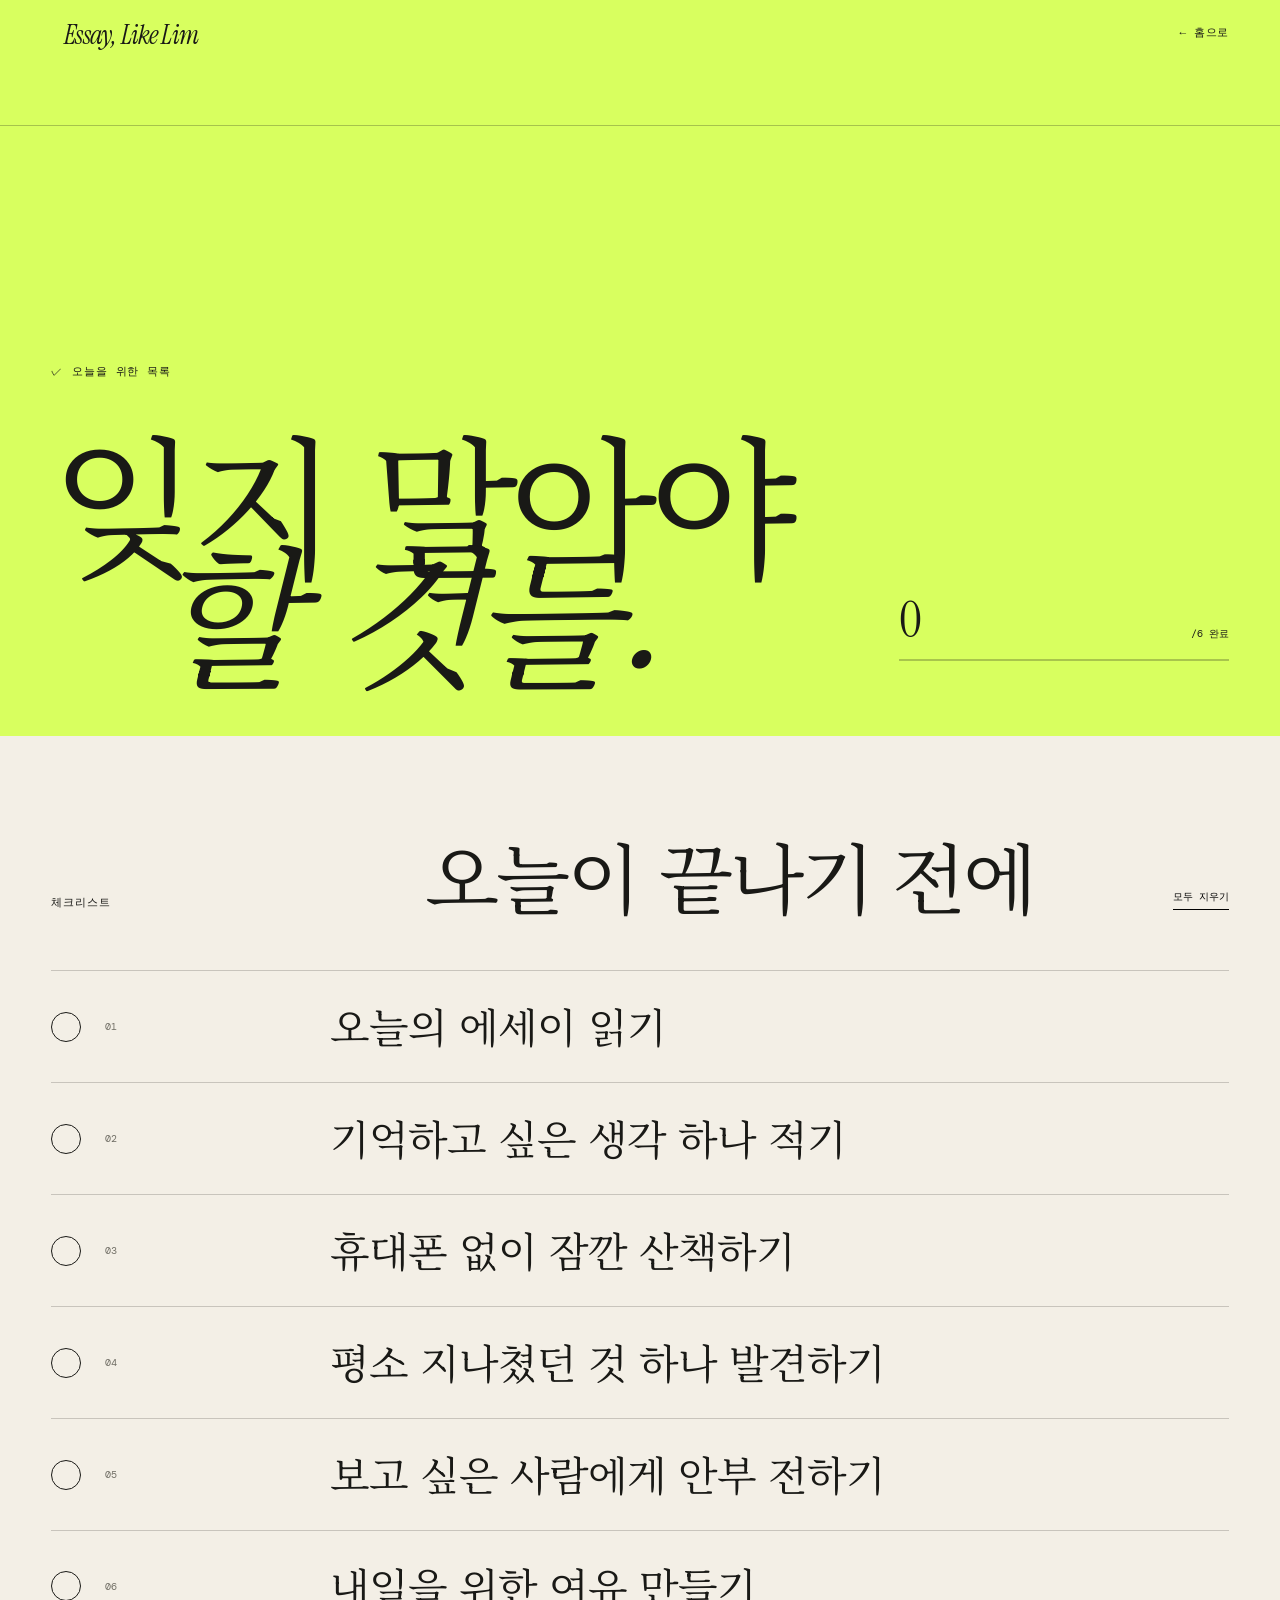
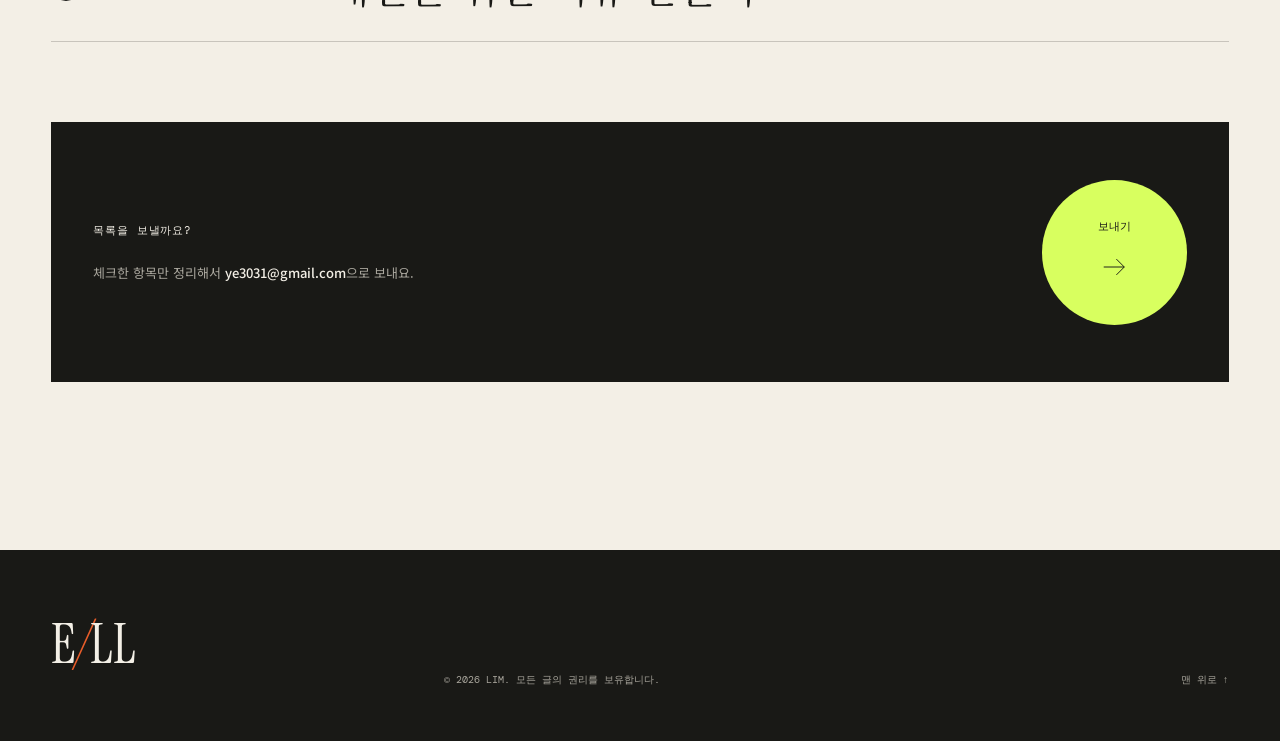
==== checklist.html @ 0e653472 "text" ====
<!doctype html>
<html lang="ko">
  <head>
    <meta charset="UTF-8" />
    <meta name="viewport" content="width=device-width, initial-scale=1.0" />
    <meta name="description" content="한국 고등학생을 위한 오늘의 작은 체크리스트." />
    <meta name="theme-color" content="#d8ff5f" />
    <!-- After deploying google-apps-script/Code.gs, paste its /exec URL below. -->
    <meta name="checklist-endpoint" content="https://script.google.com/macros/s/AKfycbxBjoKIJ-pPdxlNE2tQATqr1vb2YonKuxuMZXIgtwUTaUmaY-1kKdTYJpynMlEcMbyMOA/exec" />
    <title>오늘의 체크리스트 — Essay, Like Lim</title>
    <link rel="preconnect" href="https://fonts.googleapis.com" />
    <link rel="preconnect" href="https://fonts.gstatic.com" crossorigin />
    <link href="https://fonts.googleapis.com/css2?family=DM+Mono:wght@300;400&family=Instrument+Serif:ital@0;1&family=Manrope:wght@400;500;600&family=Noto+Sans+KR:wght@400;500;600&family=Noto+Serif+KR:wght@400;500&display=swap" rel="stylesheet" />
    <link rel="stylesheet" href="styles.css" />
    <link rel="stylesheet" href="checklist.css" />
    <script src="script.js" defer></script>
    <script src="checklist.js" defer></script>
  </head>
  <body class="checklist-page">
    <header class="site-header checklist-header">
      <a class="wordmark" href="index.html" aria-label="Essay, Like Lim — home">
        <span>Essay, Like Lim</span>
      </a>
      <a class="back-link" href="index.html">← 홈으로</a>
    </header>

    <main>
      <section class="checklist-intro">
        <div>
          <p class="page-kicker">오늘을 위한 목록</p>
          <h1>잊지 말아야<br /><em>할 것들.</em></h1>
        </div>
        <div class="progress-block" aria-live="polite">
          <div class="progress-count"><strong data-completed>0</strong><span>/<span data-total>6</span> 완료</span></div>
          <div class="progress-track" aria-hidden="true"><span data-progress></span></div>
        </div>
      </section>

      <section class="checklist-panel" aria-labelledby="list-title">
        <div class="list-heading">
          <p>체크리스트</p>
          <h2 id="list-title">오늘이 끝나기 전에</h2>
          <button type="button" class="clear-button" data-clear>모두 지우기</button>
        </div>

        <form class="checklist-form" data-checklist method="post" target="mail-response">
          <fieldset>
            <legend class="sr-only">완료할 항목</legend>

            <label class="check-item">
              <input type="checkbox" name="item" value="Read today’s essay" />
              <span class="custom-check" aria-hidden="true"></span>
              <span class="item-number">01</span>
              <span class="item-text">오늘의 에세이 읽기</span>
            </label>

            <label class="check-item">
              <input type="checkbox" name="item" value="Write down one idea worth keeping" />
              <span class="custom-check" aria-hidden="true"></span>
              <span class="item-number">02</span>
              <span class="item-text">기억하고 싶은 생각 하나 적기</span>
            </label>

            <label class="check-item">
              <input type="checkbox" name="item" value="Take a short walk without your phone" />
              <span class="custom-check" aria-hidden="true"></span>
              <span class="item-number">03</span>
              <span class="item-text">휴대폰 없이 잠깐 산책하기</span>
            </label>

            <label class="check-item">
              <input type="checkbox" name="item" value="Notice something usually overlooked" />
              <span class="custom-check" aria-hidden="true"></span>
              <span class="item-number">04</span>
              <span class="item-text">평소 지나쳤던 것 하나 발견하기</span>
            </label>

            <label class="check-item">
              <input type="checkbox" name="item" value="Send a note to someone you miss" />
              <span class="custom-check" aria-hidden="true"></span>
              <span class="item-number">05</span>
              <span class="item-text">보고 싶은 사람에게 안부 전하기</span>
            </label>

            <label class="check-item">
              <input type="checkbox" name="item" value="Make room for tomorrow" />
              <span class="custom-check" aria-hidden="true"></span>
              <span class="item-number">06</span>
              <span class="item-text">내일을 위한 여유 만들기</span>
            </label>
          </fieldset>

          <div class="send-area">
            <div>
              <p class="send-label">목록을 보낼까요?</p>
              <p class="send-note">체크한 항목만 정리해서 <strong>ye3031@gmail.com</strong>으로 보내요.</p>
            </div>
            <button type="submit" class="send-button">
              <span data-send-label>보내기</span>
              <svg viewBox="0 0 48 48" aria-hidden="true"><path d="M11 24h26M27 14l10 10-10 10" /></svg>
            </button>
          </div>
          <label class="form-trap" aria-hidden="true">
            이 입력란은 비워 두세요
            <input type="text" name="website" tabindex="-1" autocomplete="off" />
          </label>
          <p class="checklist-message" data-message role="status" aria-live="polite"></p>
        </form>
        <iframe class="mail-response" name="mail-response" title="이메일 전송 결과" data-mail-response></iframe>
      </section>
    </main>

    <footer class="site-footer">
      <div class="footer-mark">E<span>/</span>LL</div>
      <p>© <span data-year></span> Lim. 모든 글의 권리를 보유합니다.</p>
      <div class="footer-links"><a href="#top">맨 위로 ↑</a></div>
    </footer>
  </body>
</html>
---- styles.css ----
:root {
  --paper: #f3efe6;
  --ink: #191916;
  --muted: #6f6d64;
  --line: rgba(25, 25, 22, 0.2);
  --acid: #d8ff5f;
  --orange: #e85d2a;
  --serif: "Instrument Serif", Georgia, serif;
  --ko-serif: "Noto Serif KR", "Instrument Serif", Georgia, serif;
  --sans: "Noto Sans KR", "Manrope", Arial, sans-serif;
  --mono: "DM Mono", monospace;
}

* {
  box-sizing: border-box;
}

html {
  scroll-behavior: smooth;
}

body {
  margin: 0;
  background: var(--paper);
  color: var(--ink);
  font-family: var(--sans);
  font-size: 16px;
  line-height: 1.5;
  text-rendering: optimizeLegibility;
}

a {
  color: inherit;
  text-decoration: none;
}

button,
input {
  font: inherit;
}

.sr-only {
  position: absolute;
  width: 1px;
  height: 1px;
  padding: 0;
  margin: -1px;
  overflow: hidden;
  clip: rect(0, 0, 0, 0);
  white-space: nowrap;
  border: 0;
}

.site-header {
  position: relative;
  min-height: 126px;
  padding: 24px clamp(22px, 4vw, 64px);
  display: flex;
  align-items: flex-start;
  justify-content: space-between;
  border-bottom: 1px solid var(--line);
}

.wordmark {
  display: flex;
  flex-direction: column;
  font-family: var(--serif);
  font-size: 27px;
  line-height: 0.85;
  letter-spacing: -0.03em;
}

.wordmark span:last-child {
  font-style: italic;
  margin-left: 13px;
}

.site-nav {
  position: absolute;
  left: 50%;
  transform: translateX(-50%);
  display: flex;
  gap: 42px;
  font-family: var(--mono);
  font-size: 15px;
  font-weight: 400;
  text-transform: uppercase;
  letter-spacing: 0.04em;
  white-space: nowrap;
}

.site-nav a {
  position: relative;
  padding-bottom: 5px;
}

.site-nav a::after {
  content: "";
  position: absolute;
  left: 0;
  bottom: 0;
  width: 100%;
  height: 1px;
  background: currentColor;
  transform: scaleX(0);
  transform-origin: right;
  transition: transform 200ms ease;
}

.site-nav a:hover::after,
.site-nav a:focus-visible::after {
  transform: scaleX(1);
  transform-origin: left;
}

.menu-button {
  display: none;
}

.hero {
  min-height: calc(100vh - 126px);
  padding: clamp(34px, 5vw, 72px) clamp(22px, 4vw, 64px) 32px;
  display: grid;
  grid-template-rows: auto 1fr auto;
}

.hero-kicker,
.section-heading > p,
.newsletter-copy > p,
.about-label {
  font-family: var(--mono);
  font-size: 11px;
  text-transform: uppercase;
  letter-spacing: 0.09em;
}

.hero-kicker::before {
  content: "✳";
  color: var(--orange);
  margin-right: 9px;
}

.hero h1 {
  align-self: center;
  margin: 20px 0 56px;
  font-family: var(--ko-serif);
  font-size: clamp(67px, 11.4vw, 175px);
  font-weight: 400;
  line-height: 0.78;
  letter-spacing: -0.055em;
}

.hero h1 em {
  display: inline-block;
  margin-left: 8vw;
  font-weight: 400;
}

.hero-bottom {
  display: flex;
  align-items: flex-end;
  justify-content: space-between;
}

.hero-bottom p {
  max-width: 420px;
  margin: 0 0 5px;
  font-size: clamp(15px, 1.4vw, 19px);
  letter-spacing: -0.02em;
}

.round-link {
  width: 66px;
  height: 66px;
  display: grid;
  place-items: center;
  border: 1px solid var(--ink);
  border-radius: 50%;
  transition: background 180ms ease, transform 180ms ease;
}

.round-link:hover,
.round-link:focus-visible {
  background: var(--acid);
  transform: rotate(-8deg);
}

.round-link svg {
  width: 27px;
  fill: none;
  stroke: currentColor;
  stroke-width: 1.2;
}

.essays-section {
  padding: 110px clamp(22px, 4vw, 64px) 130px;
  background: var(--ink);
  color: var(--paper);
}

.section-heading {
  display: grid;
  grid-template-columns: 1fr 2fr auto;
  align-items: end;
  margin-bottom: 72px;
}

.section-heading p,
.section-heading h2 {
  margin: 0;
}

.section-heading h2 {
  font-family: var(--ko-serif);
  font-size: clamp(43px, 5.3vw, 78px);
  font-weight: 400;
  line-height: 0.9;
  letter-spacing: -0.035em;
}

.section-heading span {
  font-family: var(--mono);
  font-size: 11px;
  color: #a9a69d;
}

.essay-card {
  border-top: 1px solid rgba(243, 239, 230, 0.28);
}

.essay-card:last-child {
  border-bottom: 1px solid rgba(243, 239, 230, 0.28);
}

.essay-card a {
  min-height: 270px;
  padding: 32px 0 28px;
  display: grid;
  grid-template-columns: 1fr 2fr auto;
  align-items: start;
  transition: color 180ms ease;
}

.essay-number,
.essay-meta {
  font-family: var(--mono);
  font-size: 11px;
  color: #a9a69d;
  text-transform: uppercase;
  letter-spacing: 0.04em;
}

.essay-copy h3 {
  max-width: 690px;
  margin: 20px 0 18px;
  font-family: var(--ko-serif);
  font-size: clamp(43px, 5.5vw, 82px);
  font-weight: 400;
  line-height: 0.94;
  letter-spacing: -0.035em;
  transition: transform 220ms ease;
}

.essay-excerpt {
  max-width: 520px;
  margin: 0;
  color: #bbb8ae;
  font-size: 14px;
}

.essay-mark {
  font-family: var(--serif);
  font-size: 42px;
  line-height: 1;
  transition: transform 220ms ease;
}

.essay-card a:hover {
  color: var(--acid);
}

.essay-card a:hover .essay-copy h3 {
  transform: translateX(10px);
}

.essay-card a:hover .essay-mark {
  transform: rotate(45deg);
}

.about-section {
  padding: 130px clamp(22px, 4vw, 64px) 150px;
  display: grid;
  grid-template-columns: 1fr 2fr;
  border-bottom: 1px solid var(--line);
}

.about-label {
  margin: 12px 0 0;
}

.about-copy > p:first-child {
  max-width: 900px;
  margin: 0;
  font-family: var(--ko-serif);
  font-size: clamp(42px, 5.4vw, 78px);
  line-height: 1.02;
  letter-spacing: -0.035em;
}

.about-aside {
  margin: 70px 0 0 66%;
  font-family: var(--mono);
  font-size: 11px;
  line-height: 1.7;
  text-transform: uppercase;
  letter-spacing: 0.04em;
}

.newsletter {
  min-height: 560px;
  padding: 100px clamp(22px, 4vw, 64px);
  display: grid;
  grid-template-columns: 1fr 1fr;
  gap: 50px;
  align-items: center;
  background: var(--orange);
  color: #fff9ef;
}

.newsletter-copy h2 {
  margin: 24px 0 0;
  font-family: var(--ko-serif);
  font-size: clamp(53px, 6.4vw, 96px);
  font-weight: 400;
  line-height: 0.87;
  letter-spacing: -0.04em;
}

.newsletter-copy h2 em {
  font-weight: 400;
}

.subscribe-form {
  position: relative;
  display: flex;
  align-items: center;
  border-bottom: 1px solid rgba(255, 249, 239, 0.75);
}

.subscribe-form input {
  min-width: 0;
  flex: 1;
  padding: 18px 8px 18px 0;
  color: inherit;
  background: transparent;
  border: 0;
  outline: 0;
}

.subscribe-form input::placeholder {
  color: rgba(255, 249, 239, 0.68);
}

.subscribe-form button {
  padding: 12px 0 12px 18px;
  color: inherit;
  background: transparent;
  border: 0;
  cursor: pointer;
  font-family: var(--mono);
  font-size: 11px;
  text-transform: uppercase;
}

.subscribe-form button span {
  display: inline-block;
  margin-left: 8px;
  transition: transform 180ms ease;
}

.subscribe-form button:hover span {
  transform: translateX(5px);
}

.form-message {
  position: absolute;
  top: calc(100% + 12px);
  left: 0;
  margin: 0;
  font-family: var(--mono);
  font-size: 11px;
}

.site-footer {
  padding: 54px clamp(22px, 4vw, 64px);
  display: grid;
  grid-template-columns: 1fr 1fr 1fr;
  align-items: end;
  background: var(--ink);
  color: var(--paper);
}

.footer-mark {
  font-family: var(--serif);
  font-size: 55px;
}

.footer-mark span {
  color: var(--orange);
  font-style: italic;
}

.site-footer p,
.footer-links {
  margin: 0;
  color: #a9a69d;
  font-family: var(--mono);
  font-size: 10px;
  text-transform: uppercase;
}

.footer-links {
  text-align: right;
}

.reveal {
  opacity: 0;
  transform: translateY(20px);
  transition: opacity 700ms ease, transform 700ms ease;
}

.reveal.is-visible {
  opacity: 1;
  transform: translateY(0);
}

@media (max-width: 760px) {
  .site-header {
    min-height: 95px;
    align-items: flex-start;
  }

  .menu-button {
    position: relative;
    z-index: 3;
    width: 35px;
    height: 28px;
    padding: 5px 0;
    display: flex;
    flex-direction: column;
    justify-content: space-around;
    background: transparent;
    border: 0;
  }

  .menu-button span:not(.sr-only) {
    width: 100%;
    height: 1px;
    background: var(--ink);
    transition: transform 180ms ease;
  }

  .menu-button[aria-expanded="true"] span:nth-child(2) {
    transform: translateY(4px) rotate(45deg);
  }

  .menu-button[aria-expanded="true"] span:nth-child(3) {
    transform: translateY(-4px) rotate(-45deg);
  }

  .site-nav {
    position: fixed;
    z-index: 2;
    inset: 0;
    padding: 130px 24px;
    display: flex;
    flex-direction: column;
    gap: 25px;
    background: var(--acid);
    font-family: var(--serif);
    font-size: 52px;
    text-transform: none;
    transform: translateY(-100%);
    transition: transform 280ms ease;
  }

  .site-nav.is-open {
    transform: translateY(0);
  }

  .hero {
    min-height: calc(100svh - 95px);
  }

  .hero h1 {
    font-size: clamp(60px, 21vw, 100px);
    line-height: 0.83;
  }

  .hero h1 em {
    margin-left: 0;
  }

  .hero-bottom p {
    max-width: 250px;
  }

  .round-link {
    width: 54px;
    height: 54px;
  }

  .essays-section {
    padding-top: 80px;
    padding-bottom: 90px;
  }

  .section-heading,
  .essay-card a,
  .about-section,
  .newsletter {
    grid-template-columns: 1fr;
  }

  .section-heading {
    gap: 24px;
    margin-bottom: 55px;
  }

  .section-heading span {
    display: none;
  }

  .essay-card a {
    min-height: 310px;
  }

  .essay-copy h3 {
    margin-top: 46px;
    font-size: 51px;
  }

  .essay-mark {
    position: absolute;
    right: 24px;
  }

  .about-section {
    padding-top: 90px;
    padding-bottom: 100px;
    gap: 38px;
  }

  .about-copy > p:first-child {
    font-size: 44px;
  }

  .about-aside {
    margin: 55px 0 0 35%;
  }

  .newsletter {
    min-height: 620px;
    align-content: center;
    gap: 75px;
  }

  .site-footer {
    grid-template-columns: 1fr 1fr;
    gap: 32px;
  }

  .site-footer p {
    grid-column: 1 / -1;
    grid-row: 2;
  }
}

@media (prefers-reduced-motion: reduce) {
  html {
    scroll-behavior: auto;
  }

  *,
  *::before,
  *::after {
    transition-duration: 0.01ms !important;
  }

  .reveal {
    opacity: 1;
    transform: none;
  }
}
---- checklist.css ----
.checklist-page {
  background: var(--acid);
}

.checklist-header {
  border-color: rgba(25, 25, 22, 0.26);
}

.back-link {
  font-family: var(--mono);
  font-size: 11px;
  text-transform: uppercase;
  letter-spacing: 0.05em;
}

.checklist-intro {
  min-height: 610px;
  padding: 65px clamp(22px, 4vw, 64px) 70px;
  display: grid;
  grid-template-columns: 2fr 1fr;
  align-items: end;
}

.page-kicker,
.list-heading > p,
.send-label {
  margin: 0;
  font-family: var(--mono);
  font-size: 11px;
  text-transform: uppercase;
  letter-spacing: 0.08em;
}

.page-kicker::before {
  content: "✓";
  margin-right: 9px;
}

.checklist-intro h1 {
  margin: 65px 0 0;
  font-family: var(--ko-serif);
  font-size: clamp(86px, 12vw, 180px);
  font-weight: 400;
  line-height: 0.72;
  letter-spacing: -0.055em;
}

.checklist-intro h1 em {
  margin-left: 8vw;
  font-weight: 400;
}

.progress-block {
  max-width: 330px;
  width: 100%;
  justify-self: end;
  padding-bottom: 5px;
}

.progress-count {
  display: flex;
  align-items: baseline;
  justify-content: space-between;
  margin-bottom: 14px;
  font-family: var(--mono);
  font-size: 10px;
  text-transform: uppercase;
}

.progress-count strong {
  font-family: var(--serif);
  font-size: 50px;
  font-weight: 400;
  line-height: 1;
}

.progress-track {
  height: 2px;
  overflow: hidden;
  background: rgba(25, 25, 22, 0.25);
}

.progress-track span {
  display: block;
  width: 0;
  height: 100%;
  background: var(--ink);
  transition: width 300ms ease;
}

.checklist-panel {
  padding: 105px clamp(22px, 4vw, 64px) 130px;
  background: var(--paper);
}

.list-heading {
  display: grid;
  grid-template-columns: 1fr 2fr auto;
  align-items: end;
  margin-bottom: 60px;
}

.list-heading h2 {
  margin: 0;
  font-family: var(--ko-serif);
  font-size: clamp(48px, 6vw, 84px);
  font-weight: 400;
  line-height: 0.9;
  letter-spacing: -0.04em;
}

.clear-button {
  padding: 5px 0;
  background: transparent;
  border: 0;
  border-bottom: 1px solid currentColor;
  font-family: var(--mono);
  font-size: 10px;
  text-transform: uppercase;
  cursor: pointer;
}

.checklist-form fieldset {
  margin: 0;
  padding: 0;
  border: 0;
}

.check-item {
  position: relative;
  min-height: 112px;
  display: grid;
  grid-template-columns: 54px 1fr 4fr;
  align-items: center;
  border-top: 1px solid var(--line);
  cursor: pointer;
}

.check-item:last-child {
  border-bottom: 1px solid var(--line);
}

.check-item input {
  position: absolute;
  width: 1px;
  height: 1px;
  opacity: 0;
}

.custom-check {
  width: 30px;
  height: 30px;
  display: grid;
  place-items: center;
  border: 1px solid var(--ink);
  border-radius: 50%;
  transition: background 180ms ease, transform 180ms ease;
}

.custom-check::after {
  content: "✓";
  opacity: 0;
  font-size: 15px;
  transform: scale(0.5);
  transition: opacity 180ms ease, transform 180ms ease;
}

.check-item input:focus-visible + .custom-check {
  outline: 3px solid var(--orange);
  outline-offset: 4px;
}

.check-item input:checked + .custom-check {
  background: var(--ink);
  color: var(--acid);
  transform: rotate(-8deg);
}

.check-item input:checked + .custom-check::after {
  opacity: 1;
  transform: scale(1);
}

.item-number {
  font-family: var(--mono);
  font-size: 10px;
  color: var(--muted);
}

.item-text {
  position: relative;
  width: fit-content;
  font-family: var(--ko-serif);
  font-size: clamp(28px, 3.2vw, 47px);
  line-height: 1;
  letter-spacing: -0.025em;
}

.item-text::after {
  content: "";
  position: absolute;
  top: 52%;
  left: 0;
  width: 0;
  height: 1px;
  background: currentColor;
  transition: width 280ms ease;
}

.check-item input:checked ~ .item-text {
  color: var(--muted);
}

.check-item input:checked ~ .item-text::after {
  width: 100%;
}

.send-area {
  min-height: 260px;
  margin-top: 80px;
  padding: 42px;
  display: flex;
  align-items: center;
  justify-content: space-between;
  gap: 35px;
  background: var(--ink);
  color: var(--paper);
}

.send-note {
  max-width: 450px;
  margin: 24px 0 0;
  color: #aaa79e;
  font-size: 13px;
}

.send-note strong {
  color: var(--paper);
  font-weight: 500;
}

.send-button {
  width: 145px;
  height: 145px;
  flex: 0 0 auto;
  display: flex;
  flex-direction: column;
  align-items: center;
  justify-content: center;
  gap: 13px;
  background: var(--acid);
  color: var(--ink);
  border: 0;
  border-radius: 50%;
  cursor: pointer;
  font-family: var(--mono);
  font-size: 11px;
  text-transform: uppercase;
  transition: transform 200ms ease, background 200ms ease;
}

.send-button:hover,
.send-button:focus-visible {
  background: var(--orange);
  color: white;
  transform: rotate(-7deg) scale(1.04);
}

.send-button:disabled {
  cursor: wait;
  opacity: 0.65;
  transform: none;
}

.send-button svg {
  width: 38px;
  fill: none;
  stroke: currentColor;
  stroke-width: 1.2;
}

.checklist-message {
  min-height: 20px;
  margin: 18px 0 0;
  color: var(--orange);
  font-family: var(--mono);
  font-size: 11px;
}

.checklist-message[data-status="success"] {
  color: #397200;
}

.checklist-message[data-status="error"] {
  color: #b43218;
}

.form-trap,
.mail-response {
  position: absolute;
  width: 1px;
  height: 1px;
  overflow: hidden;
  clip-path: inset(50%);
  white-space: nowrap;
  border: 0;
}

@media (max-width: 760px) {
  .checklist-intro {
    min-height: 590px;
    grid-template-columns: 1fr;
    gap: 70px;
  }

  .checklist-intro h1 {
    font-size: 23vw;
  }

  .checklist-intro h1 em {
    margin-left: 0;
  }

  .progress-block {
    justify-self: start;
  }

  .checklist-panel {
    padding-top: 80px;
    padding-bottom: 90px;
  }

  .list-heading {
    grid-template-columns: 1fr auto;
    gap: 26px;
  }

  .list-heading h2 {
    grid-column: 1 / -1;
    grid-row: 2;
  }

  .check-item {
    min-height: 125px;
    grid-template-columns: 47px 35px 1fr;
  }

  .item-text {
    font-size: 30px;
  }

  .send-area {
    min-height: 420px;
    margin-top: 65px;
    padding: 32px 25px;
    flex-direction: column;
    align-items: flex-start;
  }

  .send-button {
    width: 125px;
    height: 125px;
    align-self: flex-end;
  }
}
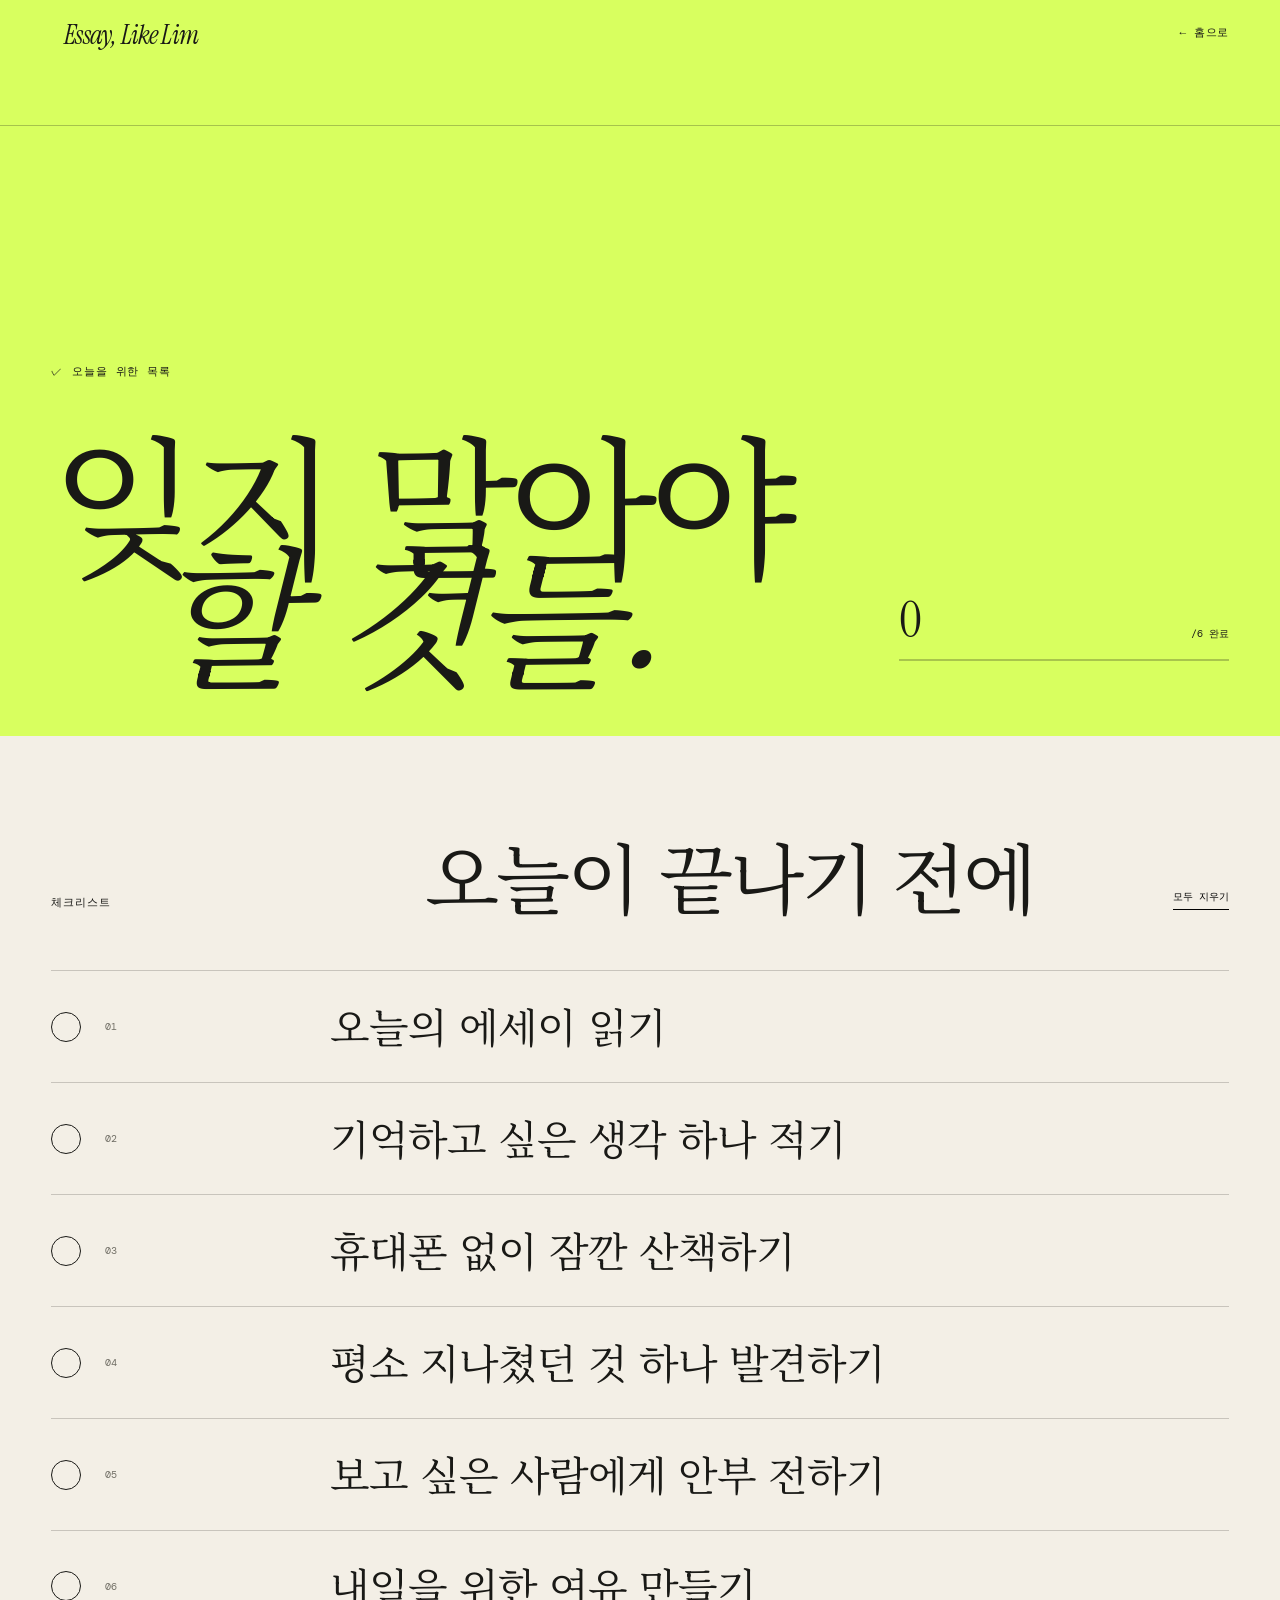
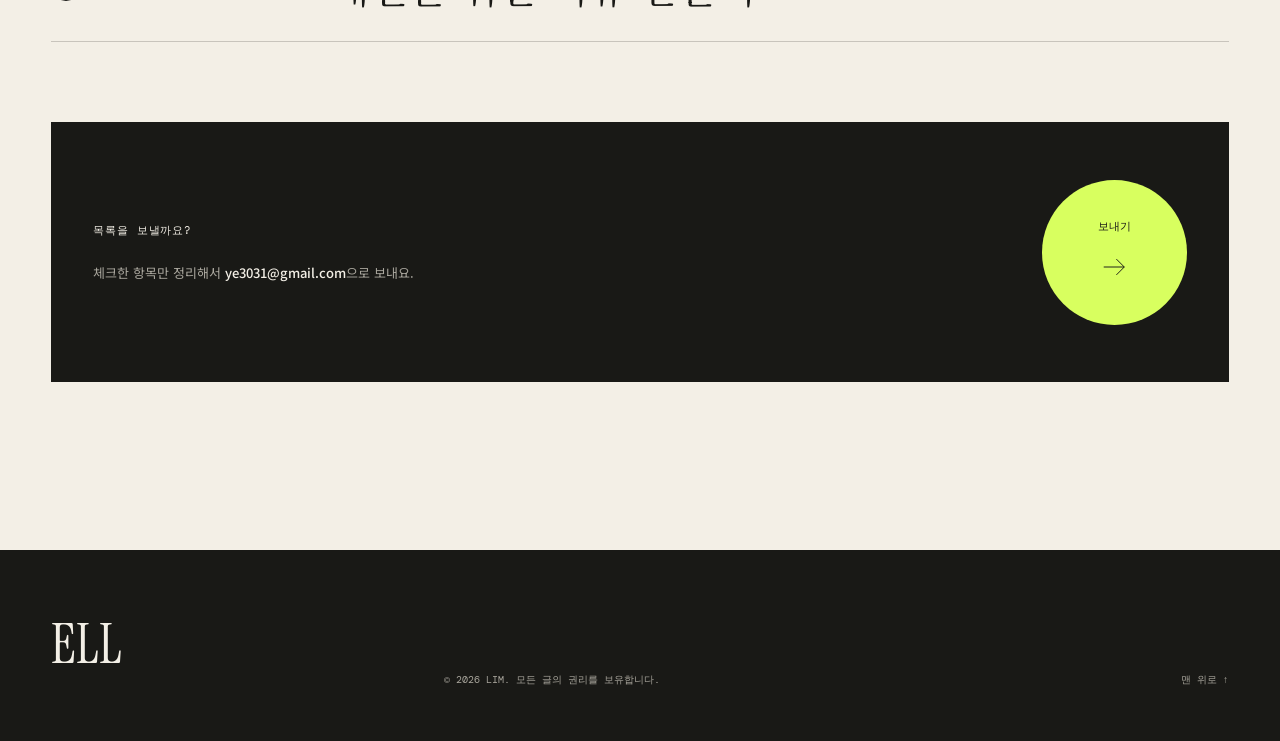
==== commit ab926b6d: "text" ====
--- a/checklist.html
+++ b/checklist.html
@@ -111,7 +111,7 @@
     </main>
 
     <footer class="site-footer">
-      <div class="footer-mark">E<span>/</span>LL</div>
+      <div class="footer-mark">ELL</div>
       <p>© <span data-year></span> Lim. 모든 글의 권리를 보유합니다.</p>
       <div class="footer-links"><a href="#top">맨 위로 ↑</a></div>
     </footer>
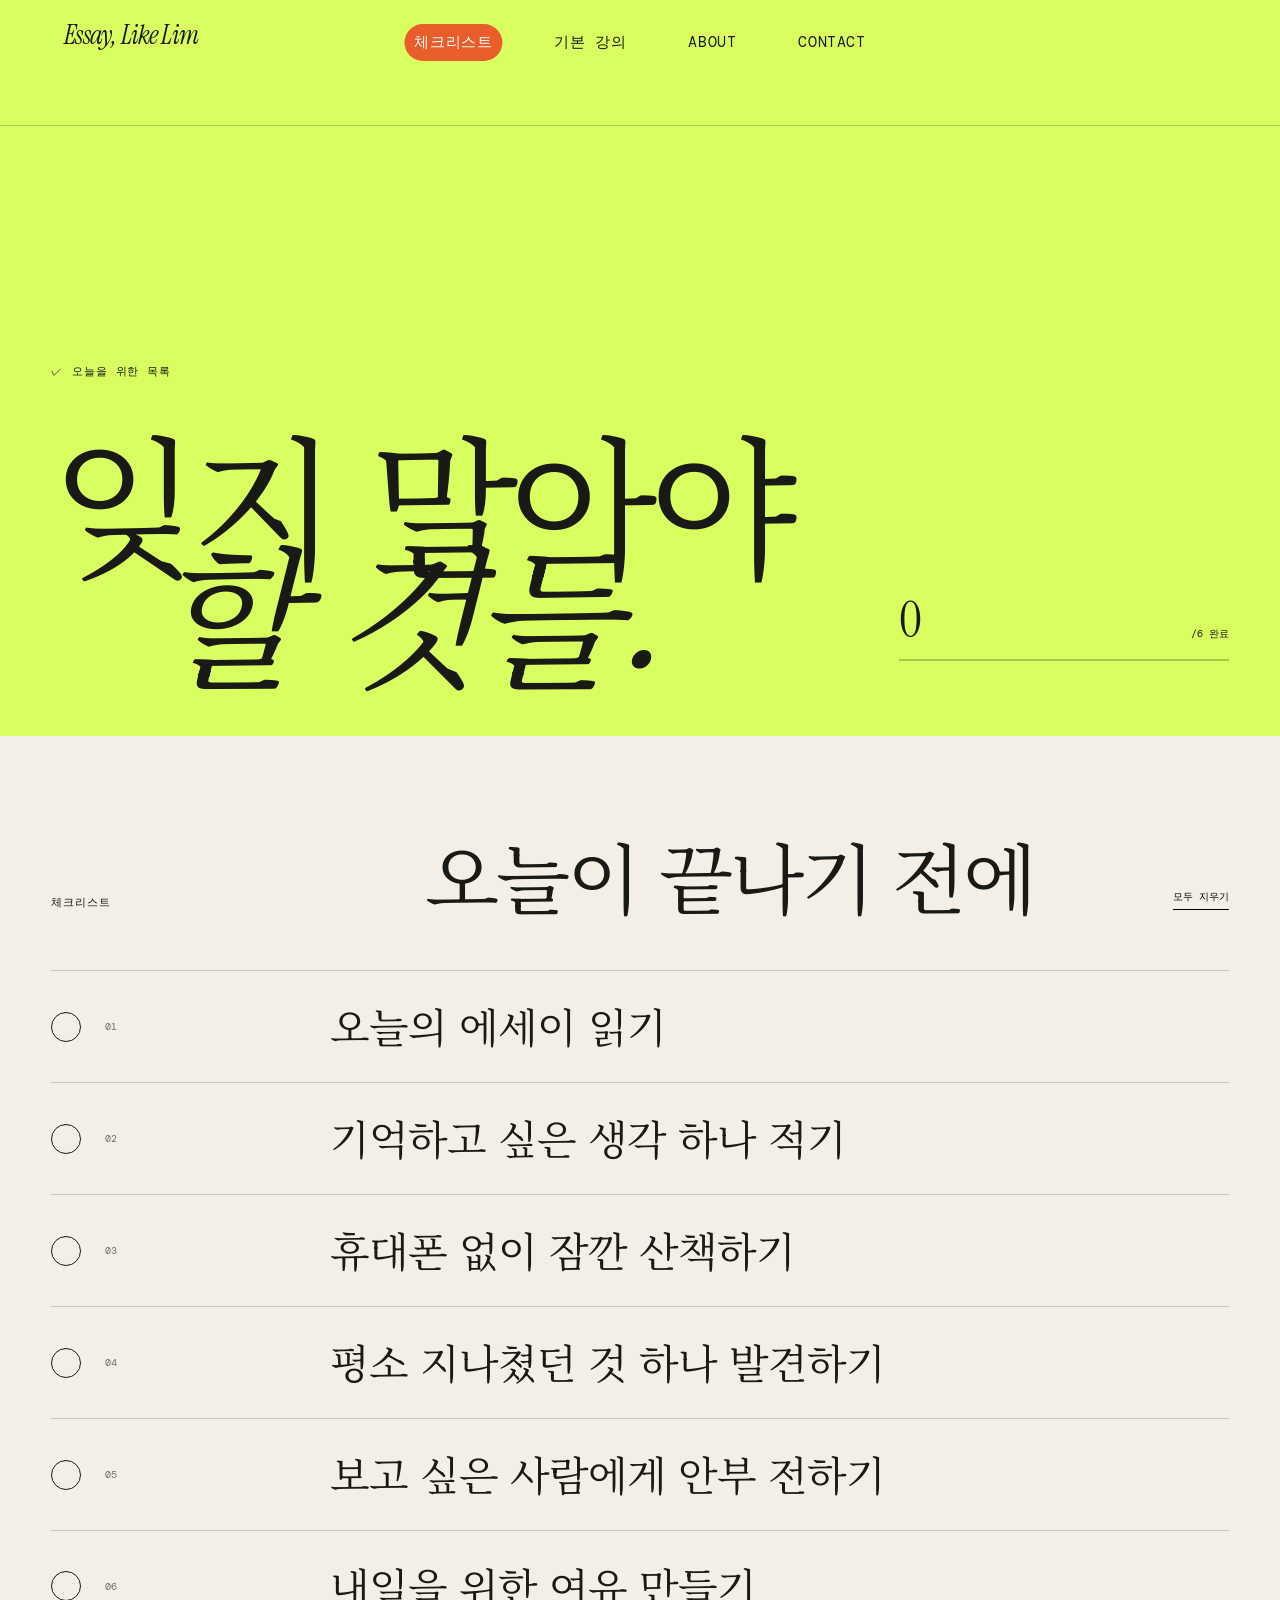
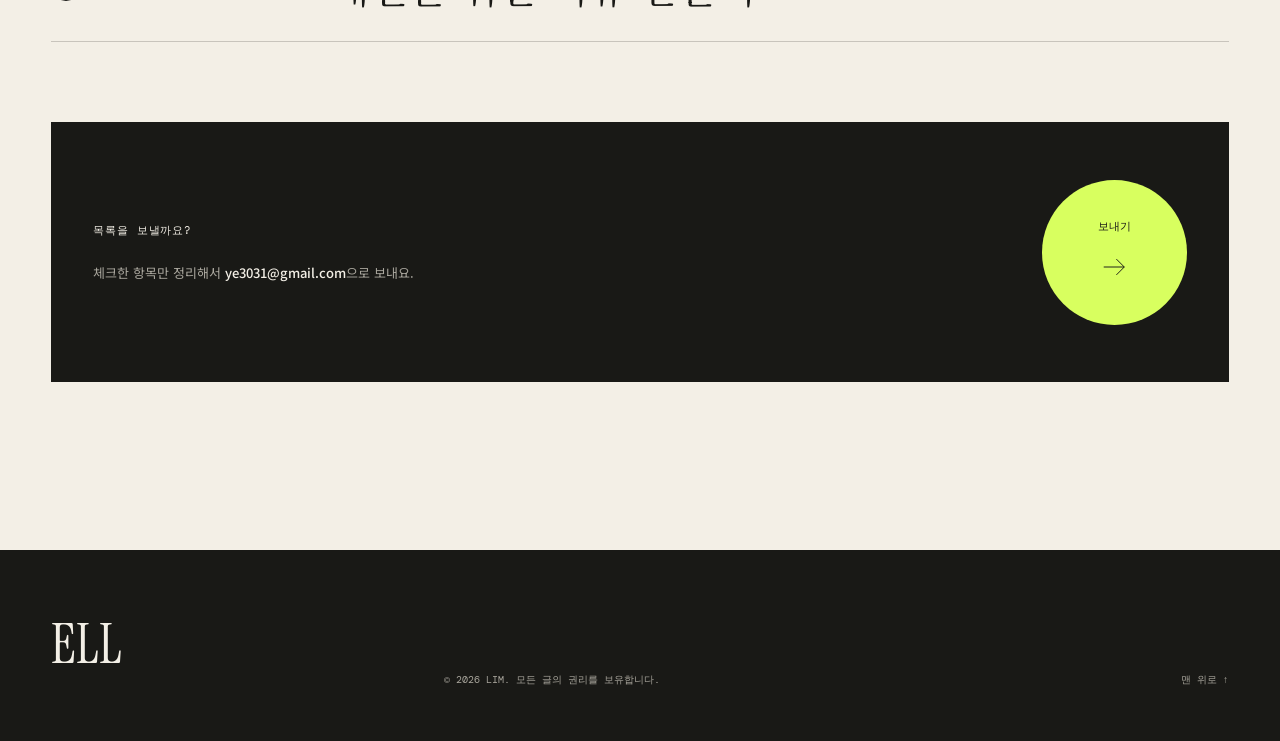
==== commit 96161ed5: "Keep navigation visible across all pages" ====
--- a/checklist.html
+++ b/checklist.html
@@ -21,7 +21,18 @@
       <a class="wordmark" href="index.html" aria-label="Essay, Like Lim — home">
         <span>Essay, Like Lim</span>
       </a>
-      <a class="back-link" href="index.html">← 홈으로</a>
+      <button class="menu-button" type="button" aria-expanded="false" aria-controls="site-nav">
+        <span class="sr-only">메뉴 열기</span>
+        <span></span>
+        <span></span>
+      </button>
+
+      <nav id="site-nav" class="site-nav" aria-label="주요 메뉴">
+        <a href="checklist.html" aria-current="page">체크리스트</a>
+        <a href="lecture.html">기본 강의</a>
+        <a href="index.html#about">about</a>
+        <a href="contact.html">contact</a>
+      </nav>
     </header>
 
     <main>
--- a/styles.css
+++ b/styles.css
@@ -91,7 +91,9 @@
 
 .site-nav a {
   position: relative;
-  padding-bottom: 5px;
+  padding: 7px 10px;
+  border-radius: 999px;
+  transition: color 180ms ease, background 180ms ease;
 }
 
 .site-nav a::after {
@@ -113,6 +115,15 @@
   transform-origin: left;
 }
 
+.site-nav a[aria-current="page"] {
+  background: var(--orange);
+  color: #fff;
+}
+
+.site-nav a[aria-current="page"]::after {
+  display: none;
+}
+
 .menu-button {
   display: none;
 }
@@ -456,7 +467,7 @@
   .menu-button span:not(.sr-only) {
     width: 100%;
     height: 1px;
-    background: var(--ink);
+    background: currentColor;
     transition: transform 180ms ease;
   }
 
@@ -466,6 +477,10 @@
 
   .menu-button[aria-expanded="true"] span:nth-child(3) {
     transform: translateY(-4px) rotate(-45deg);
+  }
+
+  .menu-button[aria-expanded="true"] {
+    color: var(--ink);
   }
 
   .site-nav {
@@ -477,6 +492,7 @@
     flex-direction: column;
     gap: 25px;
     background: var(--acid);
+    color: var(--ink);
     font-family: var(--serif);
     font-size: 52px;
     text-transform: none;
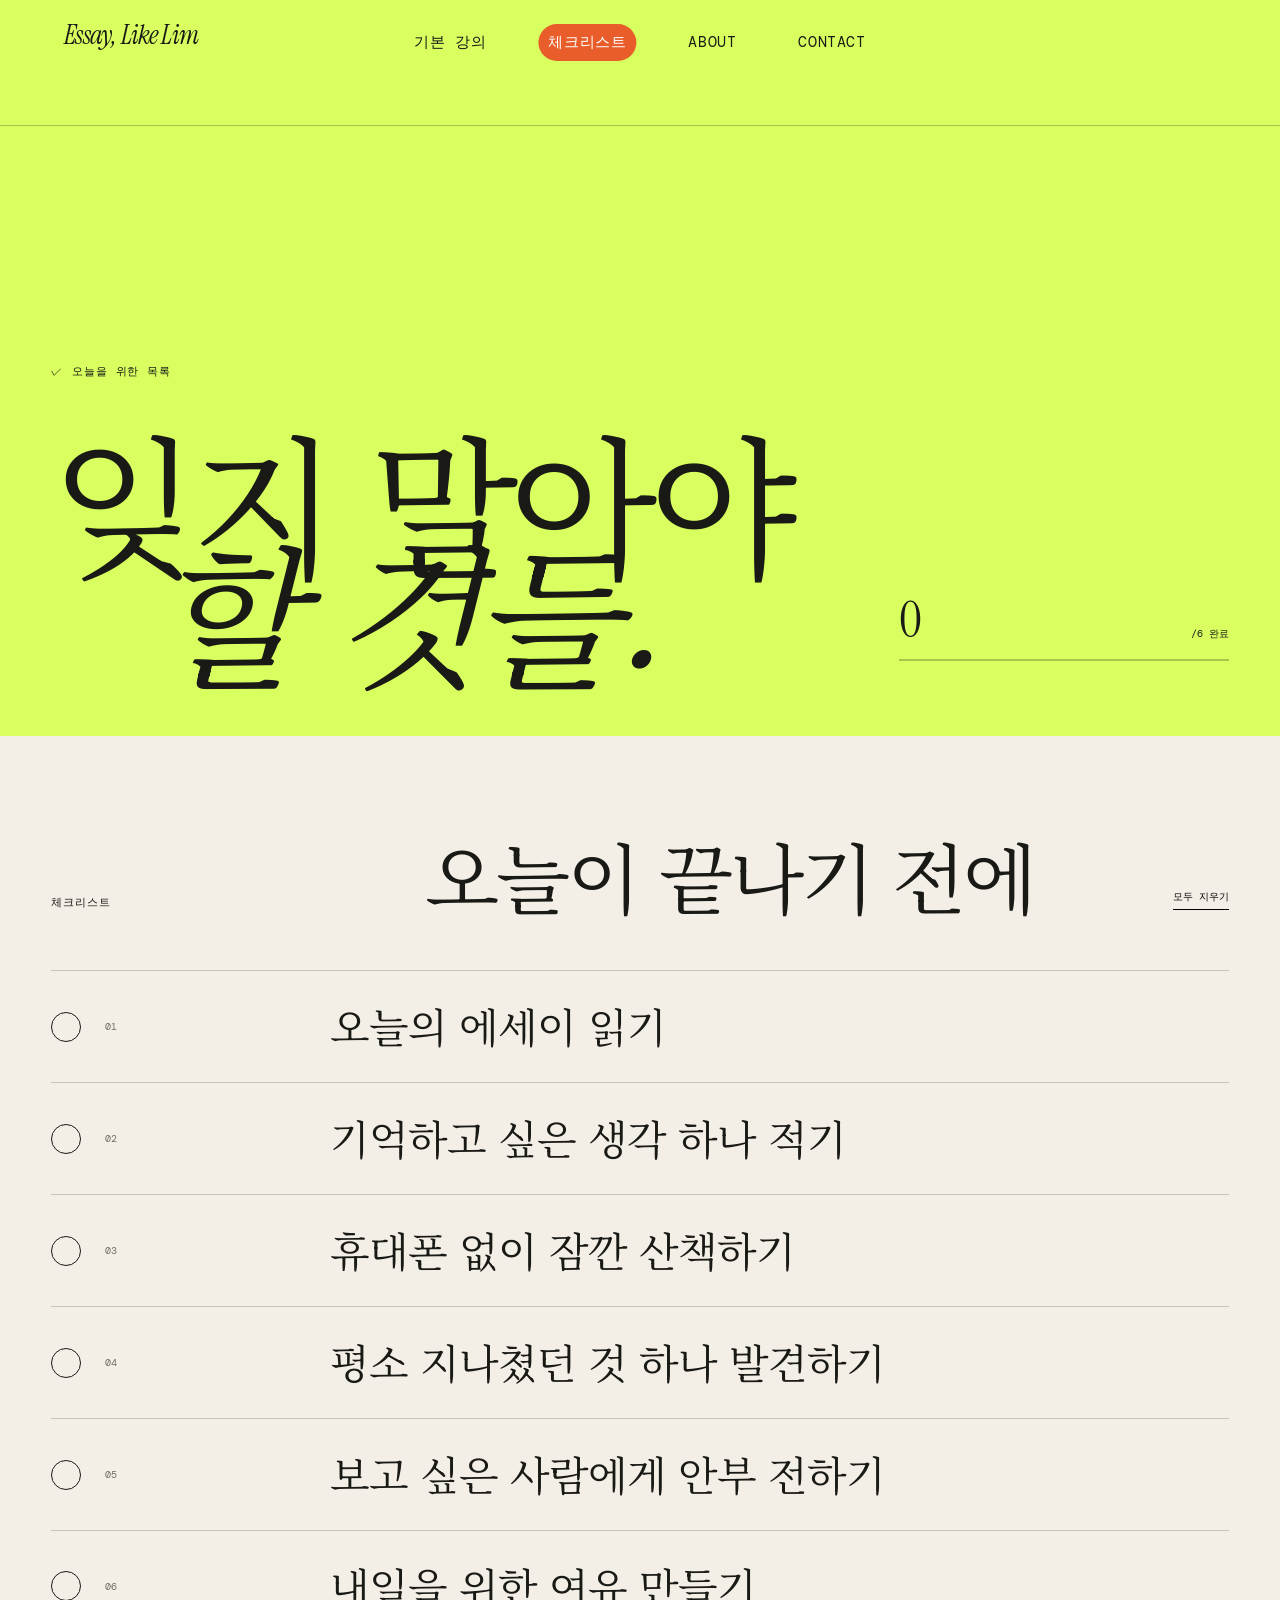
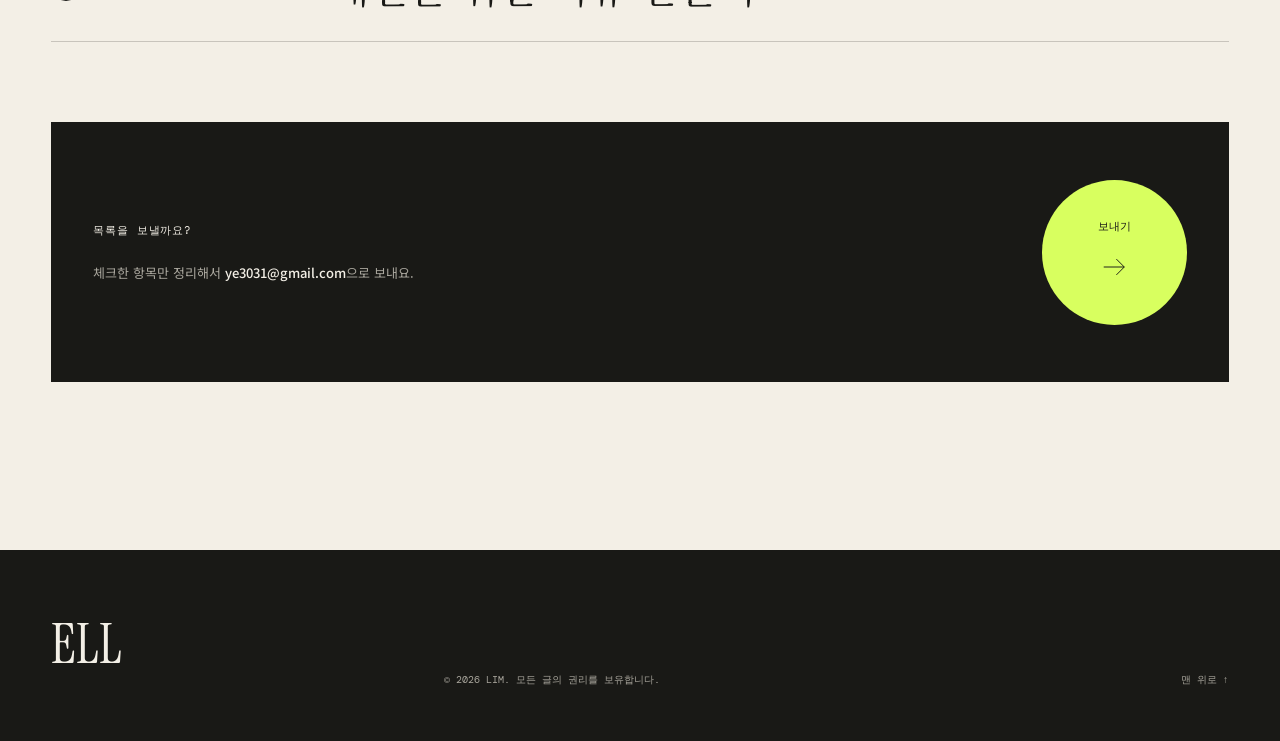
==== commit c5a19159: "Standardize navigation order" ====
--- a/checklist.html
+++ b/checklist.html
@@ -28,10 +28,10 @@
       </button>
 
       <nav id="site-nav" class="site-nav" aria-label="주요 메뉴">
+        <a href="lecture.html">기본 강의</a>
         <a href="checklist.html" aria-current="page">체크리스트</a>
-        <a href="lecture.html">기본 강의</a>
-        <a href="index.html#about">about</a>
-        <a href="contact.html">contact</a>
+        <a href="index.html#about">ABOUT</a>
+        <a href="contact.html">CONTACT</a>
       </nav>
     </header>
 
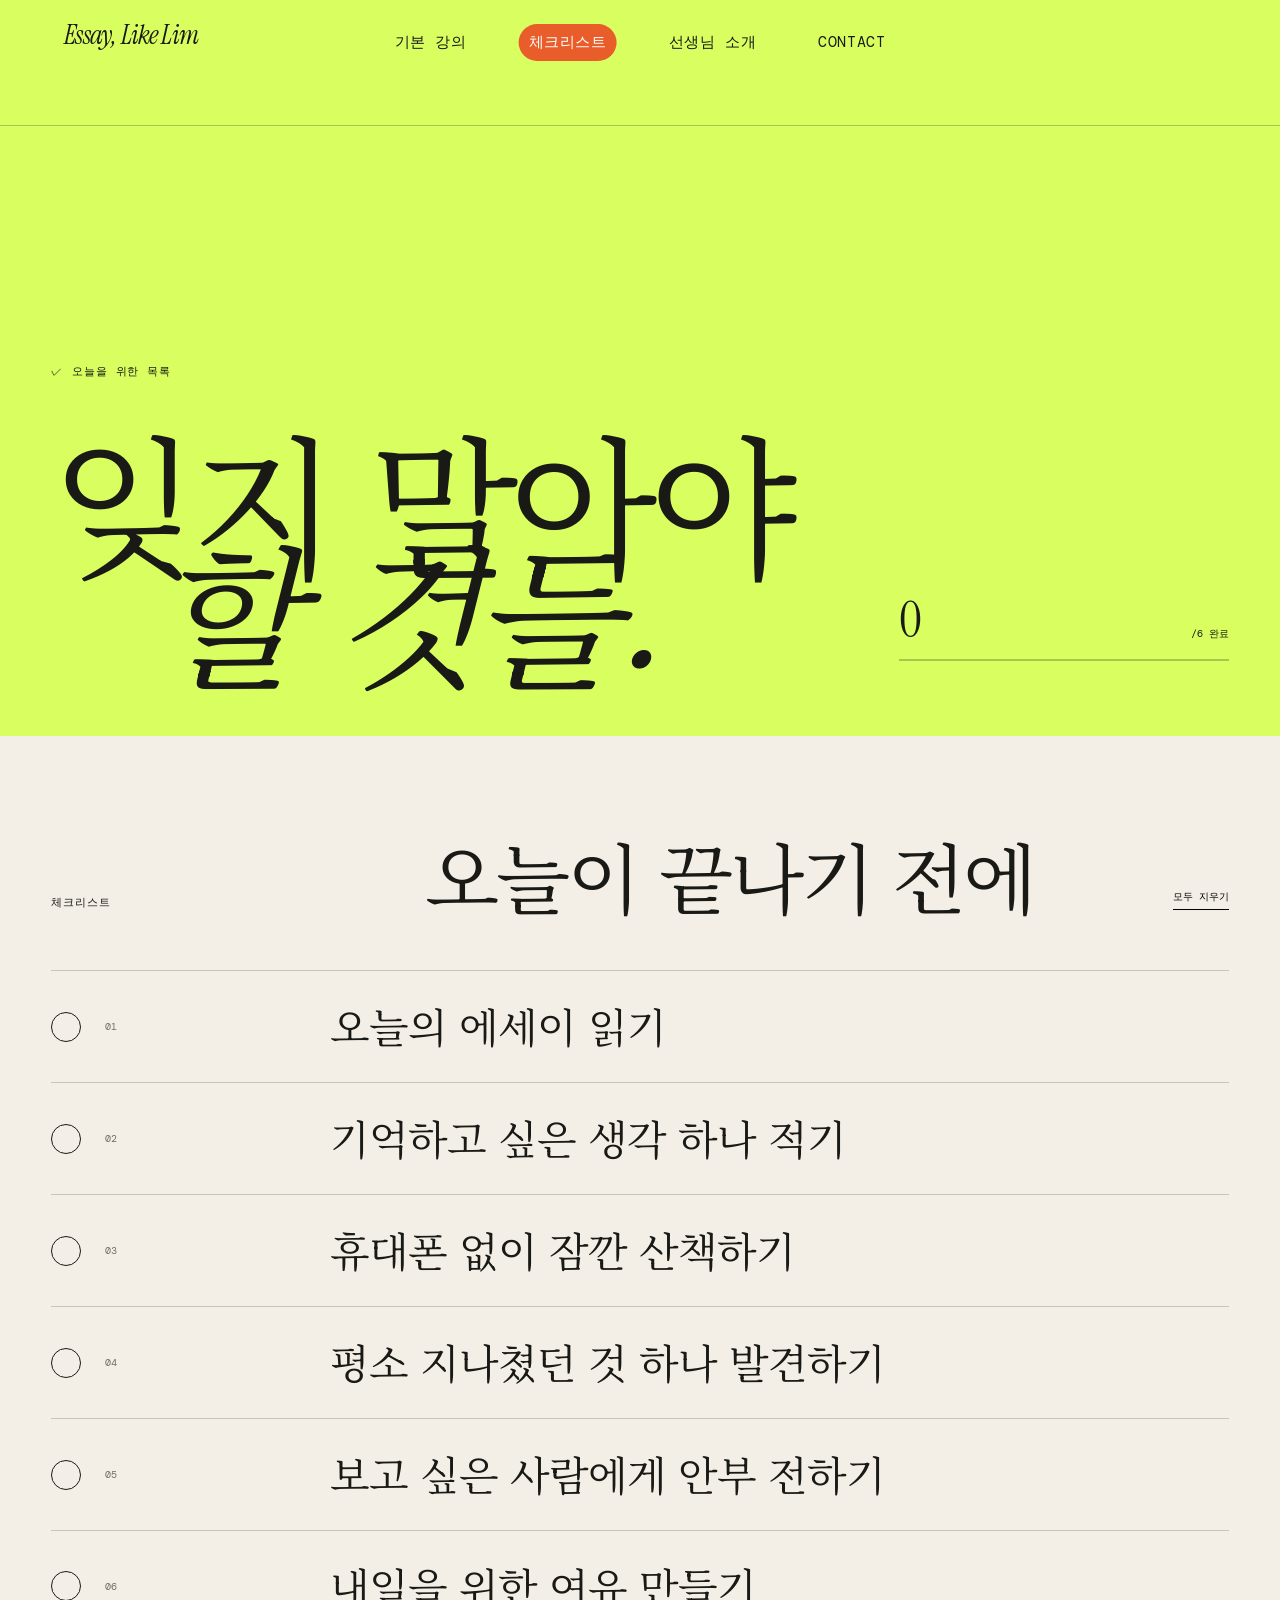
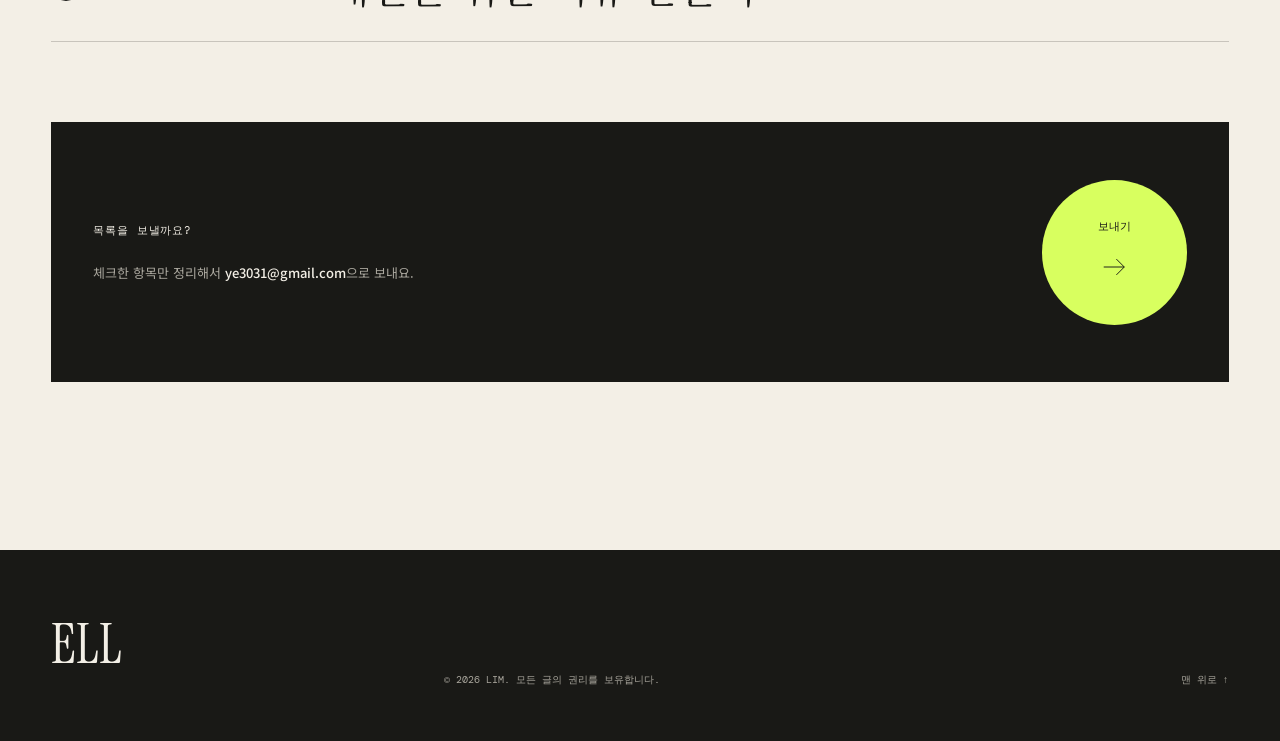
==== commit 1497ae9b: "navigation" ====
--- a/checklist.html
+++ b/checklist.html
@@ -30,7 +30,7 @@
       <nav id="site-nav" class="site-nav" aria-label="주요 메뉴">
         <a href="lecture.html">기본 강의</a>
         <a href="checklist.html" aria-current="page">체크리스트</a>
-        <a href="index.html#about">ABOUT</a>
+        <a href="index.html#about">선생님 소개</a>
         <a href="contact.html">CONTACT</a>
       </nav>
     </header>
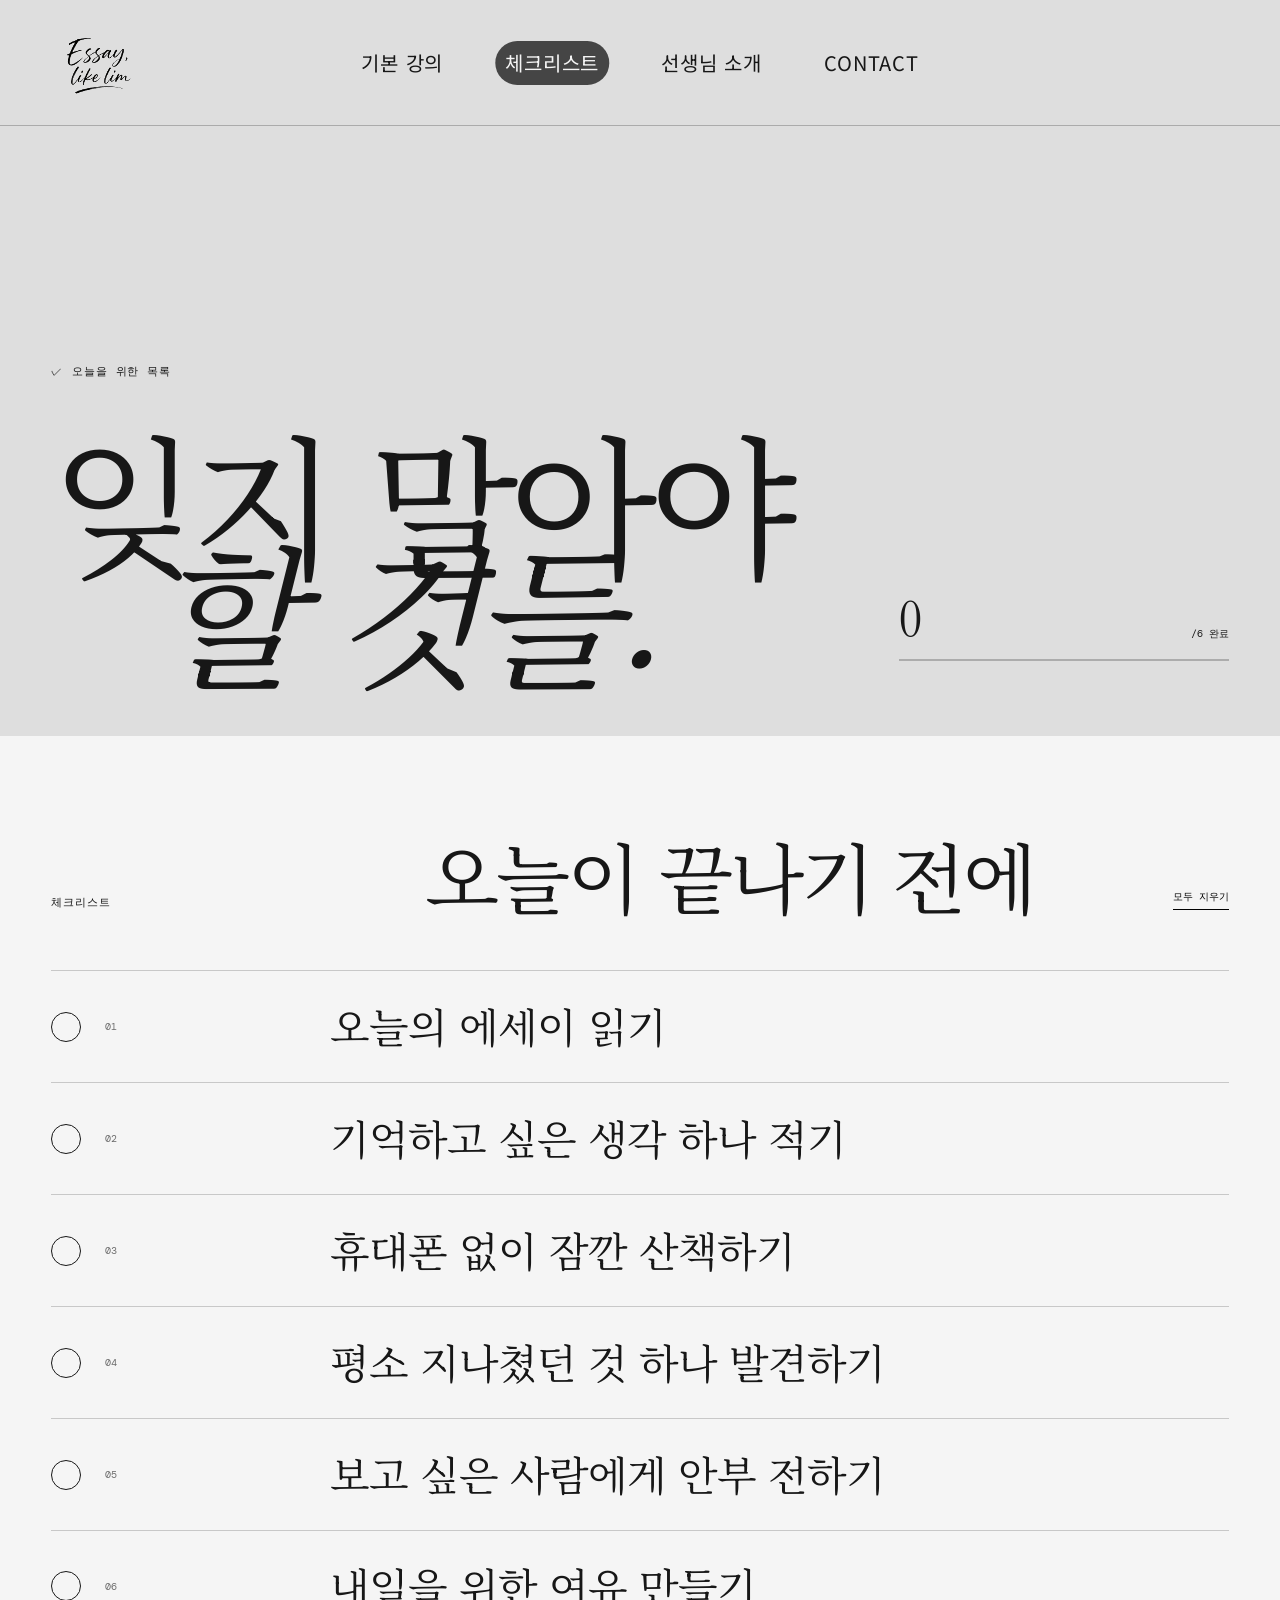
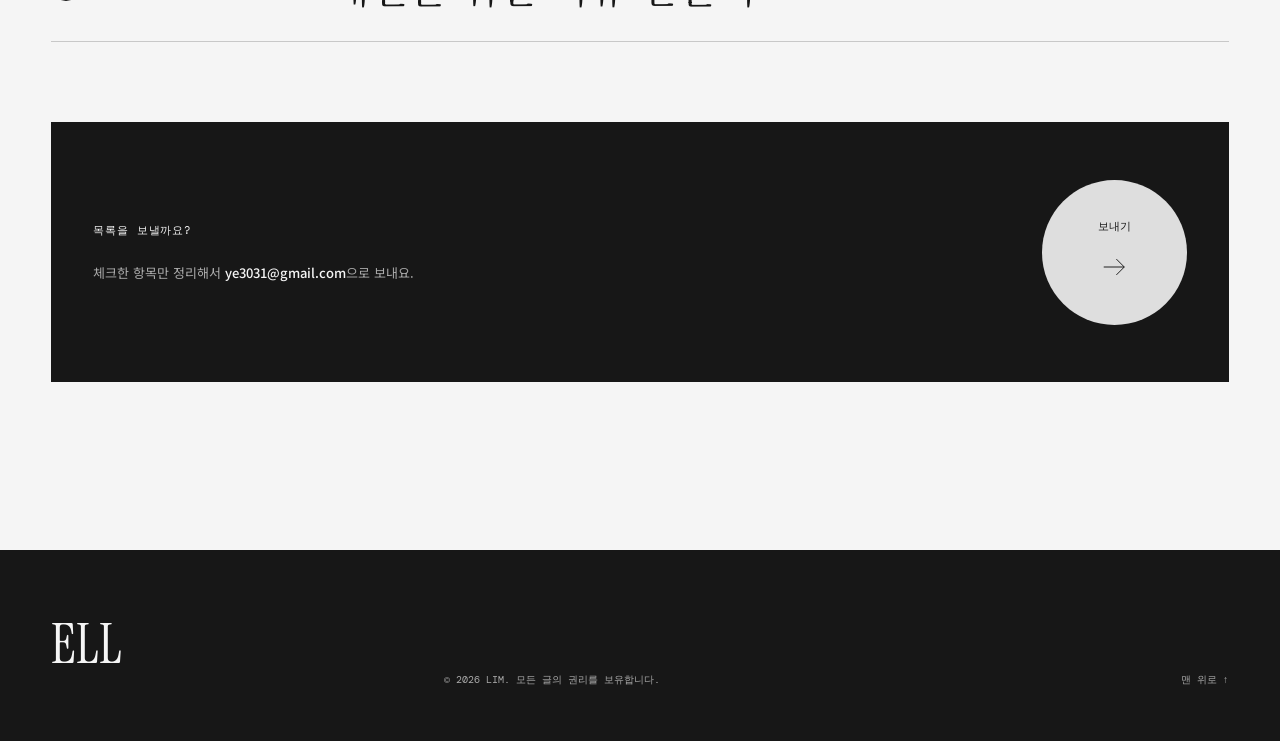
==== commit b8bc9272: "changed color theme, changed site header" ====
--- a/checklist.html
+++ b/checklist.html
@@ -4,7 +4,7 @@
     <meta charset="UTF-8" />
     <meta name="viewport" content="width=device-width, initial-scale=1.0" />
     <meta name="description" content="한국 고등학생을 위한 오늘의 작은 체크리스트." />
-    <meta name="theme-color" content="#d8ff5f" />
+    <meta name="theme-color" content="#dedede" />
     <!-- After deploying google-apps-script/Code.gs, paste its /exec URL below. -->
     <meta name="checklist-endpoint" content="https://script.google.com/macros/s/AKfycbxBjoKIJ-pPdxlNE2tQATqr1vb2YonKuxuMZXIgtwUTaUmaY-1kKdTYJpynMlEcMbyMOA/exec" />
     <title>오늘의 체크리스트 — Essay, Like Lim</title>
@@ -19,7 +19,7 @@
   <body class="checklist-page">
     <header class="site-header checklist-header">
       <a class="wordmark" href="index.html" aria-label="Essay, Like Lim — home">
-        <span>Essay, Like Lim</span>
+        <img src="assets/site_header.png" alt="" />
       </a>
       <button class="menu-button" type="button" aria-expanded="false" aria-controls="site-nav">
         <span class="sr-only">메뉴 열기</span>
--- a/styles.css
+++ b/styles.css
@@ -1,10 +1,13 @@
 :root {
-  --paper: #f3efe6;
-  --ink: #191916;
-  --muted: #6f6d64;
-  --line: rgba(25, 25, 22, 0.2);
-  --acid: #d8ff5f;
-  --orange: #e85d2a;
+  --paper: #f5f5f5;
+  --ink: #171717;
+  --muted: #6b6b6b;
+  --line: rgba(23, 23, 23, 0.2);
+  --accent-light: #dedede;
+  --accent-dark: #454545;
+  --on-dark: #f5f5f5;
+  --dark-muted: #ababab;
+  --dark-line: rgba(245, 245, 245, 0.28);
   --serif: "Instrument Serif", Georgia, serif;
   --ko-serif: "Noto Serif KR", "Instrument Serif", Georgia, serif;
   --sans: "Noto Sans KR", "Manrope", Arial, sans-serif;
@@ -56,33 +59,39 @@
   min-height: 126px;
   padding: 24px clamp(22px, 4vw, 64px);
   display: flex;
-  align-items: flex-start;
+  align-items: center;
   justify-content: space-between;
   border-bottom: 1px solid var(--line);
 }
 
 .wordmark {
-  display: flex;
-  flex-direction: column;
-  font-family: var(--serif);
-  font-size: 27px;
-  line-height: 0.85;
-  letter-spacing: -0.03em;
-}
-
-.wordmark span:last-child {
-  font-style: italic;
-  margin-left: 13px;
+  display: block;
+}
+
+.wordmark img {
+  display: block;
+  width: auto;
+  height: 70px;
+  mix-blend-mode: darken;
+}
+
+.lecture-page .wordmark img {
+  filter: invert(1);
+  mix-blend-mode: lighten;
 }
 
 .site-nav {
   position: absolute;
+  /* left: 50%;
+  transform: translateX(-50%); */
+  top: 50%;
   left: 50%;
-  transform: translateX(-50%);
+  transform: translate(-50%, -50%);
   display: flex;
   gap: 42px;
-  font-family: var(--mono);
-  font-size: 15px;
+  /* font-family: var(--mono); */
+  font-family: var(--sans);
+  font-size: 20px;
   font-weight: 400;
   text-transform: uppercase;
   letter-spacing: 0.04em;
@@ -116,8 +125,8 @@
 }
 
 .site-nav a[aria-current="page"] {
-  background: var(--orange);
-  color: #fff;
+  background: var(--accent-dark);
+  color: var(--on-dark);
 }
 
 .site-nav a[aria-current="page"]::after {
@@ -147,7 +156,7 @@
 
 .hero-kicker::before {
   content: "✳";
-  color: var(--orange);
+  color: var(--accent-dark);
   margin-right: 9px;
 }
 
@@ -155,10 +164,10 @@
   align-self: center;
   margin: 20px 0 56px;
   font-family: var(--ko-serif);
-  font-size: clamp(67px, 11.4vw, 175px);
+  font-size: clamp(67px, 11.4vw, 150px);
   font-weight: 400;
-  line-height: 0.78;
-  letter-spacing: -0.055em;
+  line-height: 1.2;
+  letter-spacing: -0.03em;
 }
 
 .hero h1 em {
@@ -192,7 +201,7 @@
 
 .round-link:hover,
 .round-link:focus-visible {
-  background: var(--acid);
+  background: var(--accent-light);
   transform: rotate(-8deg);
 }
 
@@ -232,15 +241,15 @@
 .section-heading span {
   font-family: var(--mono);
   font-size: 11px;
-  color: #a9a69d;
+  color: var(--dark-muted);
 }
 
 .essay-card {
-  border-top: 1px solid rgba(243, 239, 230, 0.28);
+  border-top: 1px solid var(--dark-line);
 }
 
 .essay-card:last-child {
-  border-bottom: 1px solid rgba(243, 239, 230, 0.28);
+  border-bottom: 1px solid var(--dark-line);
 }
 
 .essay-card a {
@@ -256,7 +265,7 @@
 .essay-meta {
   font-family: var(--mono);
   font-size: 11px;
-  color: #a9a69d;
+  color: var(--dark-muted);
   text-transform: uppercase;
   letter-spacing: 0.04em;
 }
@@ -275,7 +284,7 @@
 .essay-excerpt {
   max-width: 520px;
   margin: 0;
-  color: #bbb8ae;
+  color: var(--dark-muted);
   font-size: 14px;
 }
 
@@ -287,7 +296,7 @@
 }
 
 .essay-card a:hover {
-  color: var(--acid);
+  color: var(--on-dark);
 }
 
 .essay-card a:hover .essay-copy h3 {
@@ -334,8 +343,8 @@
   grid-template-columns: 1fr 1fr;
   gap: 50px;
   align-items: center;
-  background: var(--orange);
-  color: #fff9ef;
+  background: var(--accent-dark);
+  color: var(--on-dark);
 }
 
 .newsletter-copy h2 {
@@ -355,7 +364,7 @@
   position: relative;
   display: flex;
   align-items: center;
-  border-bottom: 1px solid rgba(255, 249, 239, 0.75);
+  border-bottom: 1px solid rgba(245, 245, 245, 0.75);
 }
 
 .subscribe-form input {
@@ -369,7 +378,7 @@
 }
 
 .subscribe-form input::placeholder {
-  color: rgba(255, 249, 239, 0.68);
+  color: rgba(245, 245, 245, 0.68);
 }
 
 .subscribe-form button {
@@ -417,14 +426,14 @@
 }
 
 .footer-mark span {
-  color: var(--orange);
+  color: var(--on-dark);
   font-style: italic;
 }
 
 .site-footer p,
 .footer-links {
   margin: 0;
-  color: #a9a69d;
+  color: var(--dark-muted);
   font-family: var(--mono);
   font-size: 10px;
   text-transform: uppercase;
@@ -449,6 +458,10 @@
   .site-header {
     min-height: 95px;
     align-items: flex-start;
+  }
+
+  .wordmark img {
+    height: 46px;
   }
 
   .menu-button {
@@ -491,7 +504,7 @@
     display: flex;
     flex-direction: column;
     gap: 25px;
-    background: var(--acid);
+    background: var(--accent-light);
     color: var(--ink);
     font-family: var(--serif);
     font-size: 52px;
--- a/checklist.css
+++ b/checklist.css
@@ -1,9 +1,9 @@
 .checklist-page {
-  background: var(--acid);
+  background: var(--accent-light);
 }
 
 .checklist-header {
-  border-color: rgba(25, 25, 22, 0.26);
+  border-color: rgba(23, 23, 23, 0.26);
 }
 
 .back-link {
@@ -77,7 +77,7 @@
 .progress-track {
   height: 2px;
   overflow: hidden;
-  background: rgba(25, 25, 22, 0.25);
+  background: rgba(23, 23, 23, 0.25);
 }
 
 .progress-track span {
@@ -166,13 +166,13 @@
 }
 
 .check-item input:focus-visible + .custom-check {
-  outline: 3px solid var(--orange);
+  outline: 3px solid var(--accent-dark);
   outline-offset: 4px;
 }
 
 .check-item input:checked + .custom-check {
   background: var(--ink);
-  color: var(--acid);
+  color: var(--on-dark);
   transform: rotate(-8deg);
 }
 
@@ -230,7 +230,7 @@
 .send-note {
   max-width: 450px;
   margin: 24px 0 0;
-  color: #aaa79e;
+  color: var(--dark-muted);
   font-size: 13px;
 }
 
@@ -248,7 +248,7 @@
   align-items: center;
   justify-content: center;
   gap: 13px;
-  background: var(--acid);
+  background: var(--accent-light);
   color: var(--ink);
   border: 0;
   border-radius: 50%;
@@ -261,8 +261,8 @@
 
 .send-button:hover,
 .send-button:focus-visible {
-  background: var(--orange);
-  color: white;
+  background: var(--accent-dark);
+  color: var(--on-dark);
   transform: rotate(-7deg) scale(1.04);
 }
 
@@ -282,17 +282,17 @@
 .checklist-message {
   min-height: 20px;
   margin: 18px 0 0;
-  color: var(--orange);
+  color: var(--accent-dark);
   font-family: var(--mono);
   font-size: 11px;
 }
 
 .checklist-message[data-status="success"] {
-  color: #397200;
+  color: #3d3d3d;
 }
 
 .checklist-message[data-status="error"] {
-  color: #b43218;
+  color: #262626;
 }
 
 .form-trap,
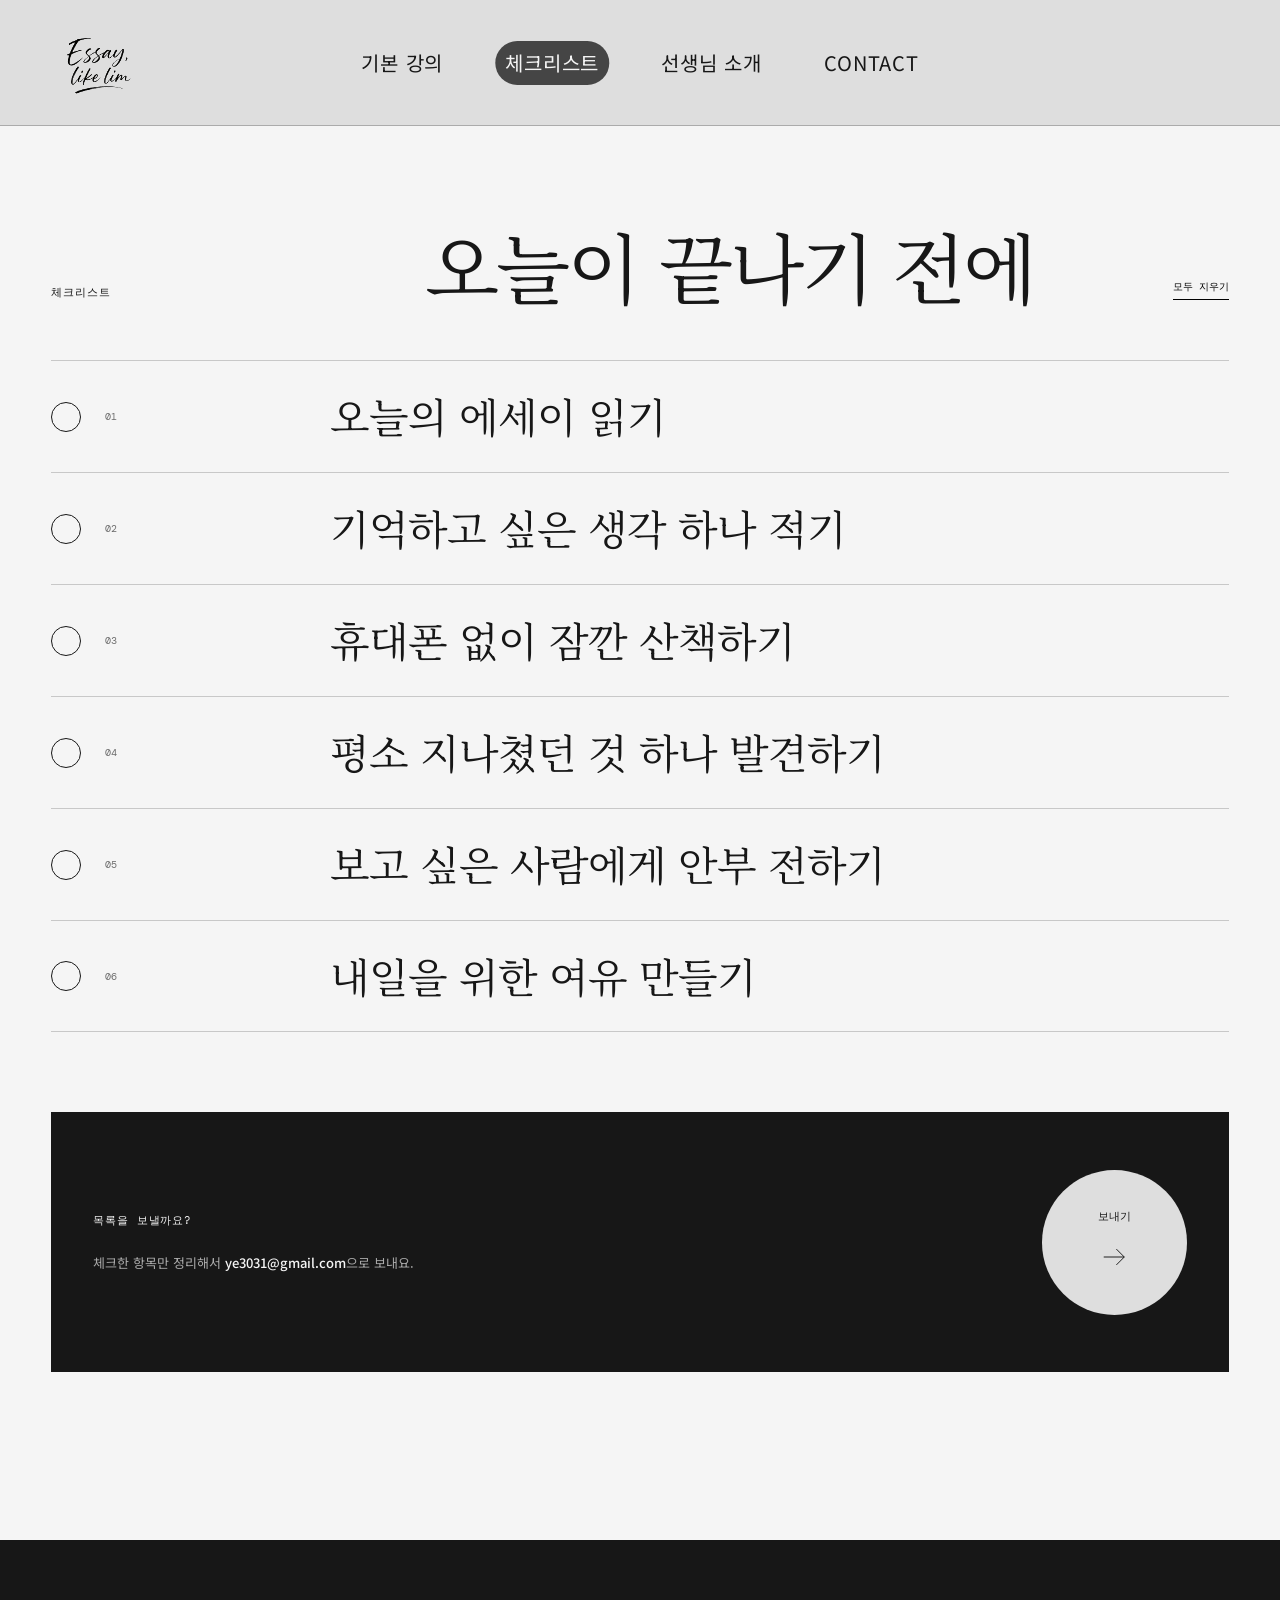
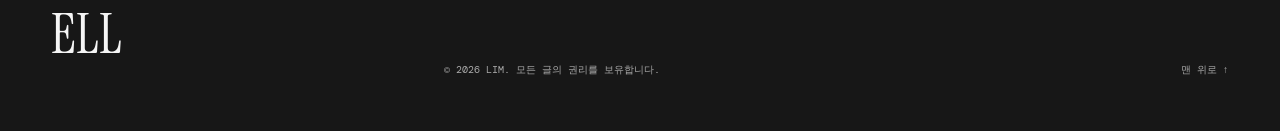
==== commit c532c929: "minor fix" ====
--- a/checklist.html
+++ b/checklist.html
@@ -36,16 +36,16 @@
     </header>
 
     <main>
-      <section class="checklist-intro">
-        <div>
-          <p class="page-kicker">오늘을 위한 목록</p>
-          <h1>잊지 말아야<br /><em>할 것들.</em></h1>
-        </div>
-        <div class="progress-block" aria-live="polite">
+      <!-- <section class="checklist-intro"> -->
+        <!-- <div> -->
+          <!-- <p class="page-kicker">오늘을 위한 목록</p> -->
+          <!-- <h1>체크리스트</em></h1> -->
+        <!-- </div> -->
+        <!-- <div class="progress-block" aria-live="polite">
           <div class="progress-count"><strong data-completed>0</strong><span>/<span data-total>6</span> 완료</span></div>
           <div class="progress-track" aria-hidden="true"><span data-progress></span></div>
-        </div>
-      </section>
+        </div> -->
+      <!-- </section> -->
 
       <section class="checklist-panel" aria-labelledby="list-title">
         <div class="list-heading">
--- a/styles.css
+++ b/styles.css
@@ -506,7 +506,7 @@
     gap: 25px;
     background: var(--accent-light);
     color: var(--ink);
-    font-family: var(--serif);
+    font-family: var(--sans);
     font-size: 52px;
     text-transform: none;
     transform: translateY(-100%);
@@ -522,8 +522,8 @@
   }
 
   .hero h1 {
-    font-size: clamp(60px, 21vw, 100px);
-    line-height: 0.83;
+    font-size: clamp(40px, 21vw, 50px);
+    line-height: 1.2;
   }
 
   .hero h1 em {
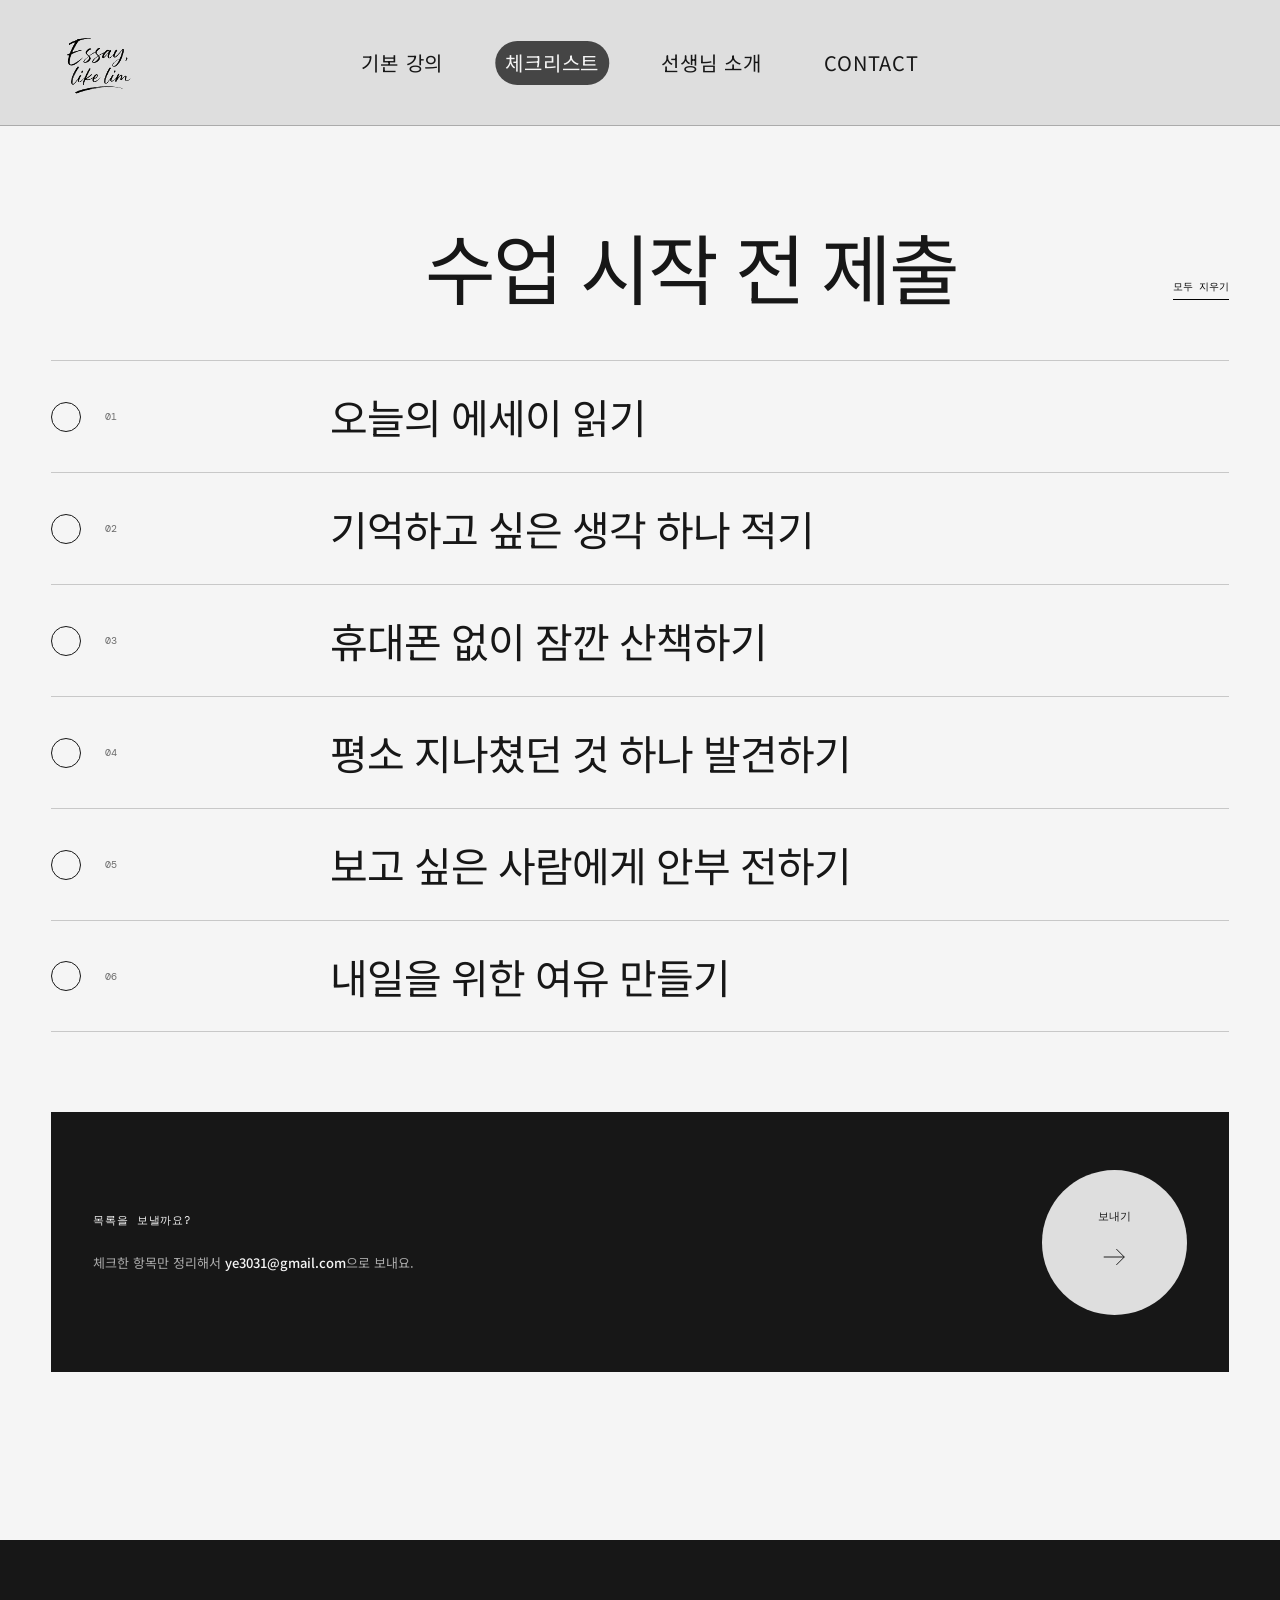
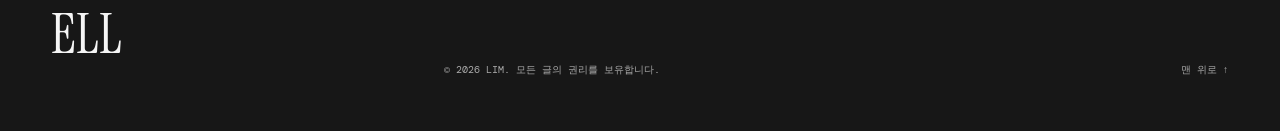
==== commit 2d32e30c: "profile image updated" ====
--- a/checklist.html
+++ b/checklist.html
@@ -49,8 +49,8 @@
 
       <section class="checklist-panel" aria-labelledby="list-title">
         <div class="list-heading">
-          <p>체크리스트</p>
-          <h2 id="list-title">오늘이 끝나기 전에</h2>
+          <p> </p>
+          <h2 id="list-title">수업 시작 전 제출</h2>
           <button type="button" class="clear-button" data-clear>모두 지우기</button>
         </div>
 
--- a/styles.css
+++ b/styles.css
@@ -310,27 +310,38 @@
 .about-section {
   padding: 130px clamp(22px, 4vw, 64px) 150px;
   display: grid;
-  grid-template-columns: 1fr 2fr;
+  grid-template-columns: 1fr minmax(220px, 32vw) 1fr;
+  gap: clamp(30px, 4vw, 64px);
+  align-items: center;
   border-bottom: 1px solid var(--line);
 }
 
 .about-label {
   margin: 12px 0 0;
+}
+
+.about-profile {
+  display: block;
+  width: 100%;
+  max-width: 420px;
+  height: auto;
+  justify-self: center;
+  /* filter: grayscale(1); */
 }
 
 .about-copy > p:first-child {
   max-width: 900px;
   margin: 0;
   font-family: var(--ko-serif);
-  font-size: clamp(42px, 5.4vw, 78px);
+  font-size: clamp(1px, 5.4vw, 30px);
   line-height: 1.02;
   letter-spacing: -0.035em;
 }
 
 .about-aside {
-  margin: 70px 0 0 66%;
-  font-family: var(--mono);
-  font-size: 11px;
+  margin: 70px 0 0;
+  font-family: var(--ko-serif);
+  font-size: 14px;
   line-height: 1.7;
   text-transform: uppercase;
   letter-spacing: 0.04em;
@@ -580,12 +591,16 @@
     gap: 38px;
   }
 
+  .about-profile {
+    width: min(100%, 360px);
+  }
+
   .about-copy > p:first-child {
     font-size: 44px;
   }
 
   .about-aside {
-    margin: 55px 0 0 35%;
+    margin: 55px 0 0;
   }
 
   .newsletter {
--- a/checklist.css
+++ b/checklist.css
@@ -102,7 +102,7 @@
 
 .list-heading h2 {
   margin: 0;
-  font-family: var(--ko-serif);
+  font-family: var(--sans);
   font-size: clamp(48px, 6vw, 84px);
   font-weight: 400;
   line-height: 0.9;
@@ -190,7 +190,7 @@
 .item-text {
   position: relative;
   width: fit-content;
-  font-family: var(--ko-serif);
+  font-family: var(--sans);
   font-size: clamp(28px, 3.2vw, 47px);
   line-height: 1;
   letter-spacing: -0.025em;
